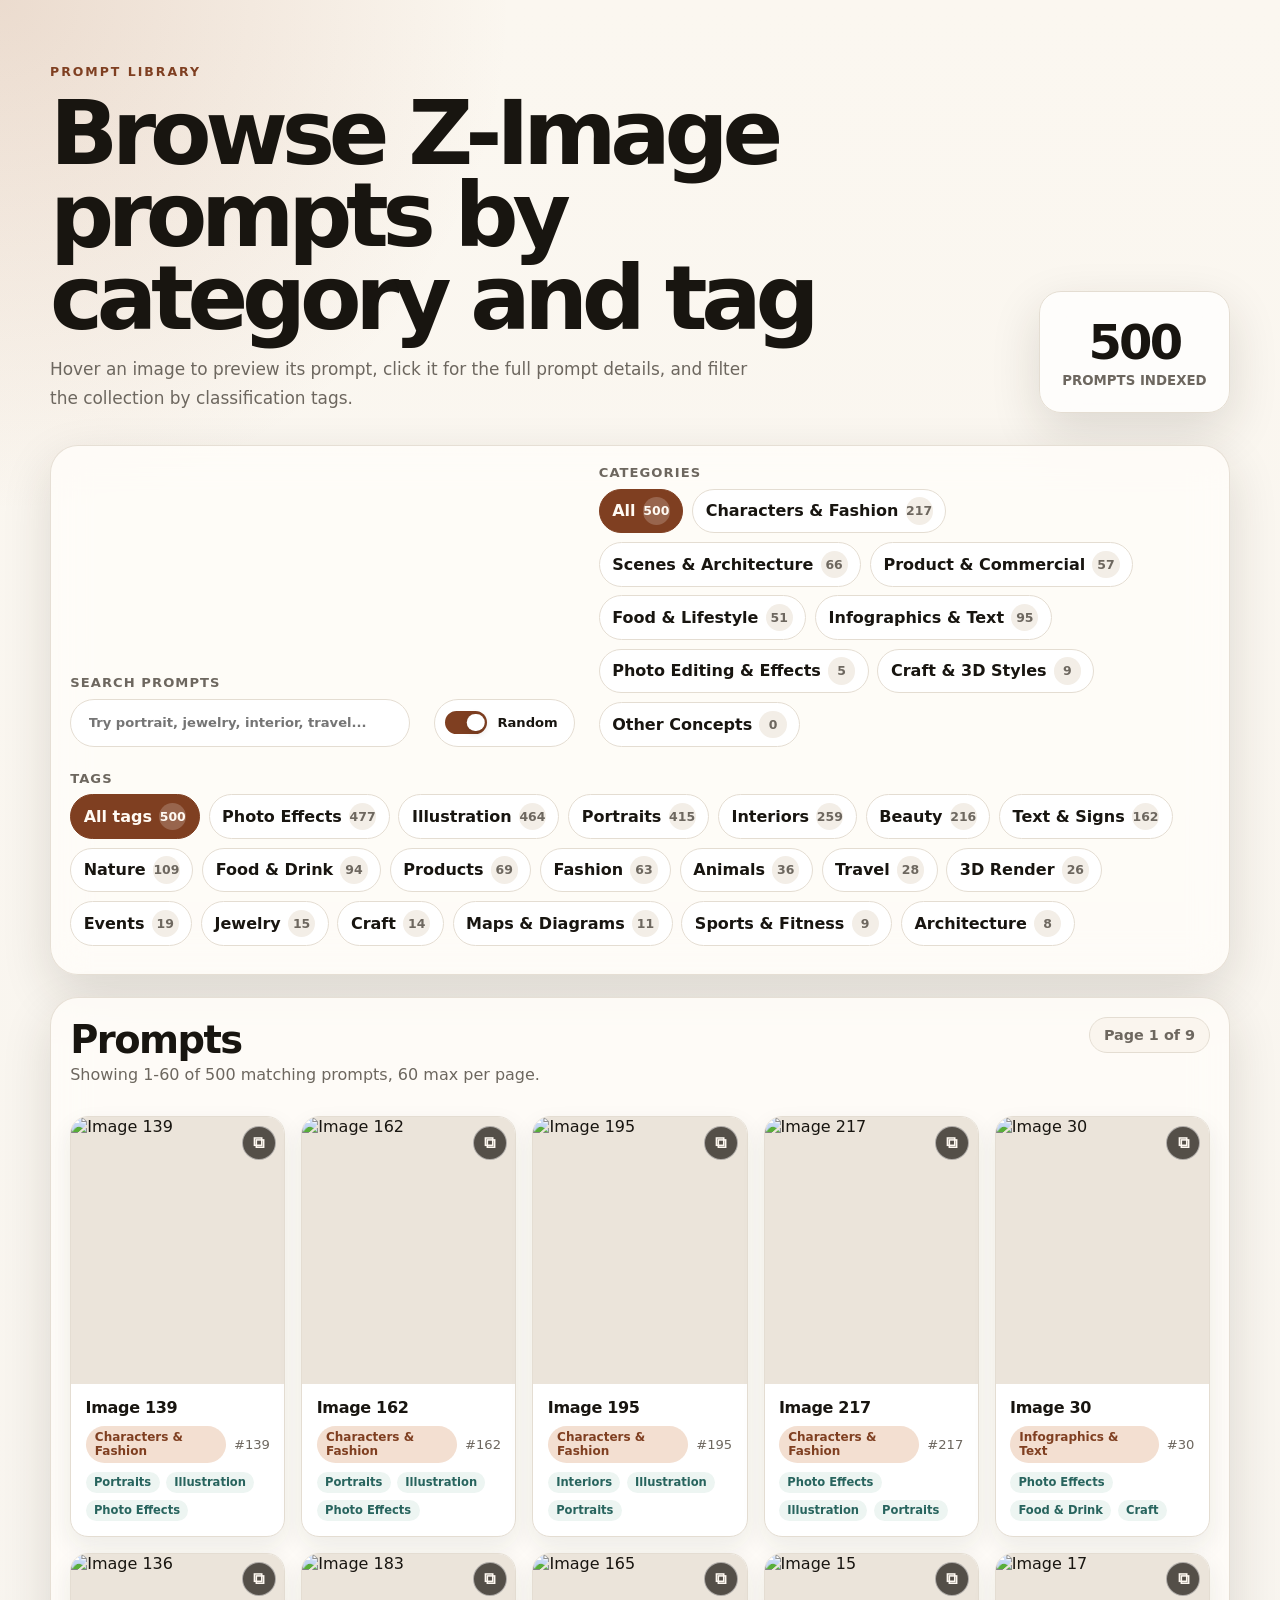
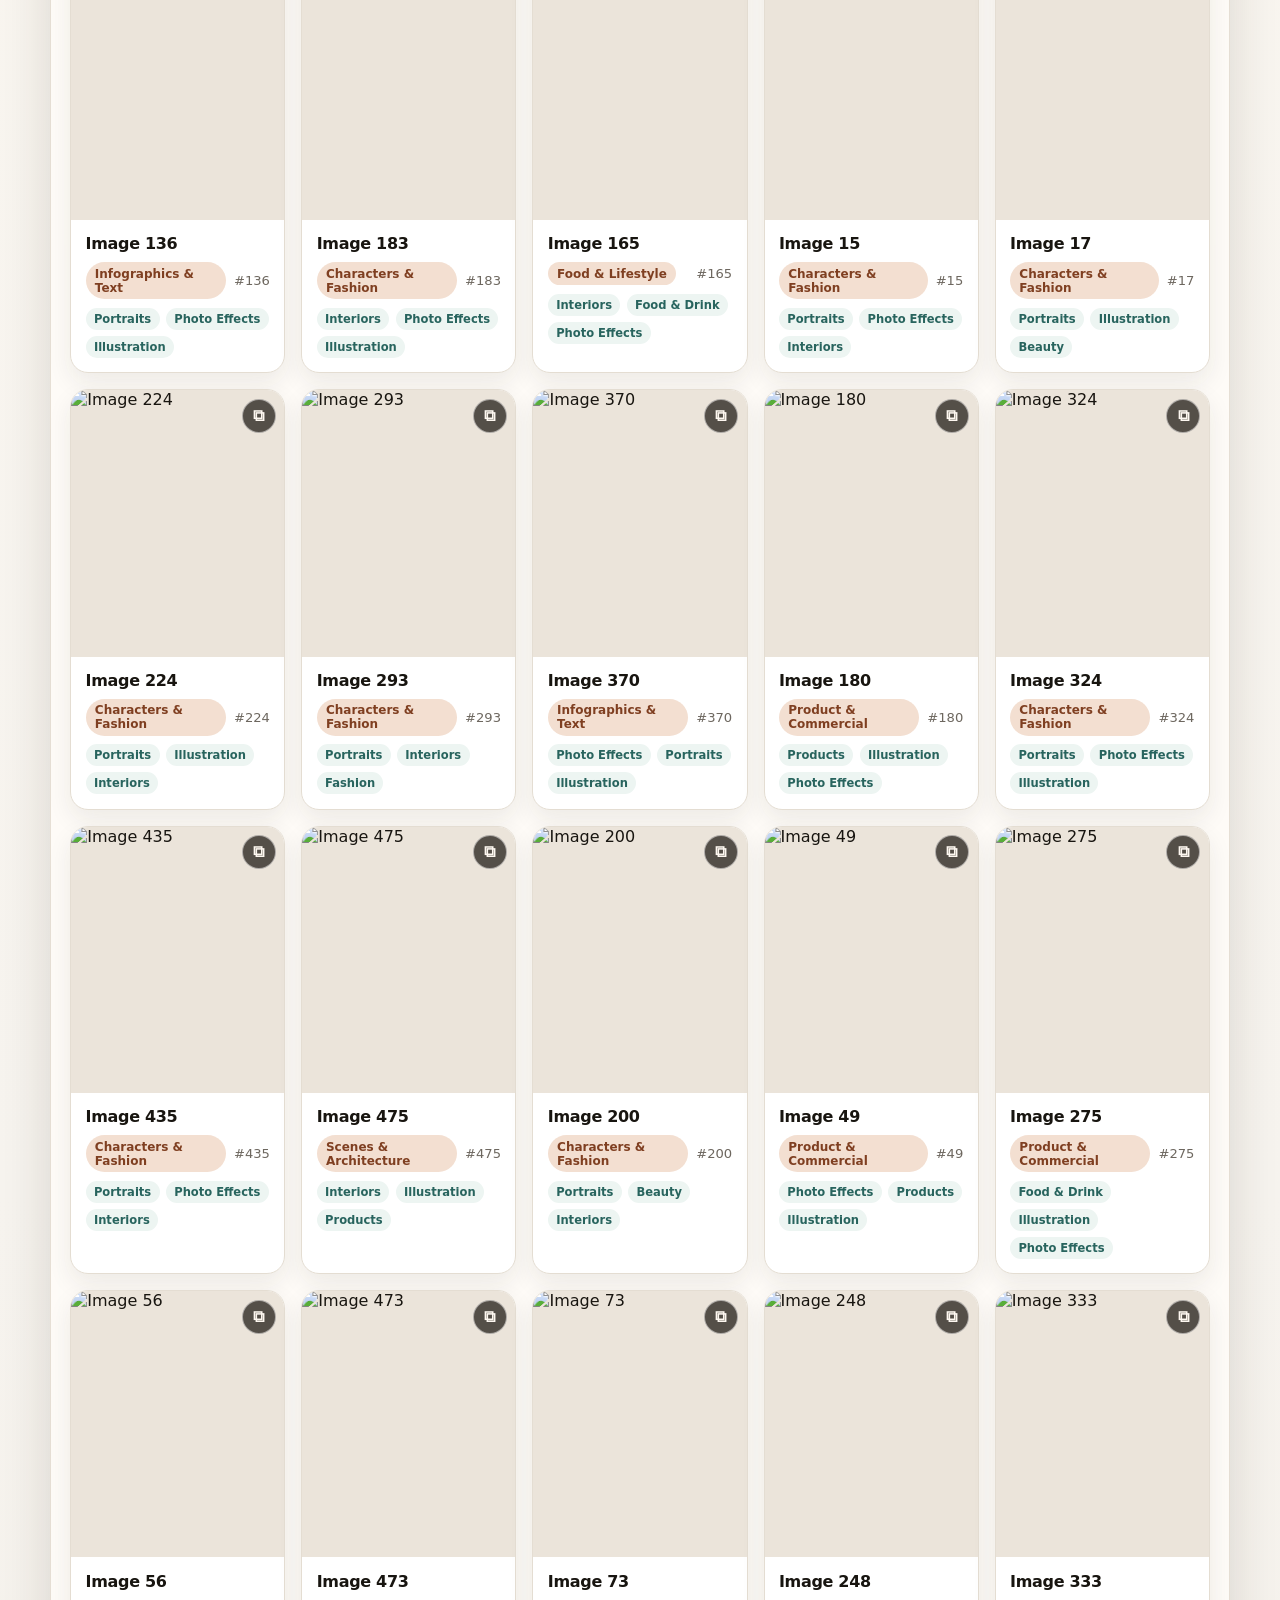
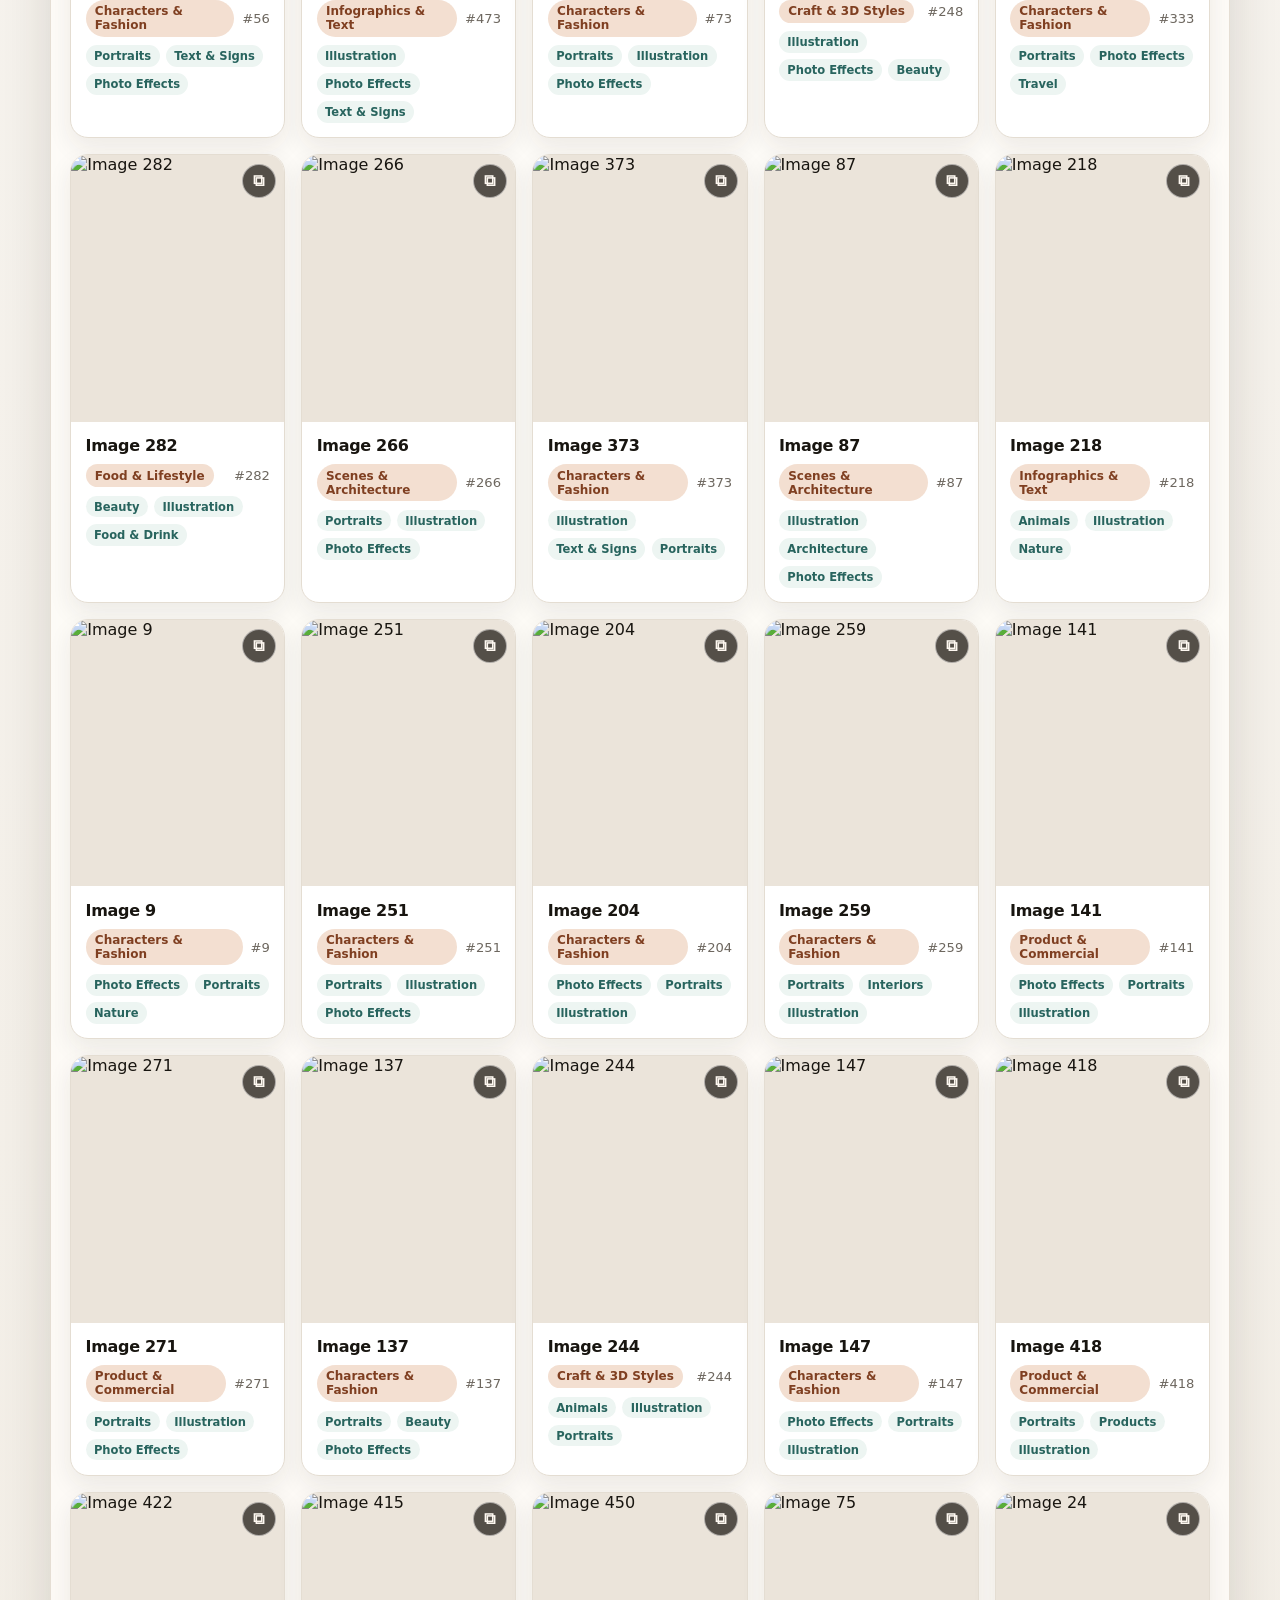
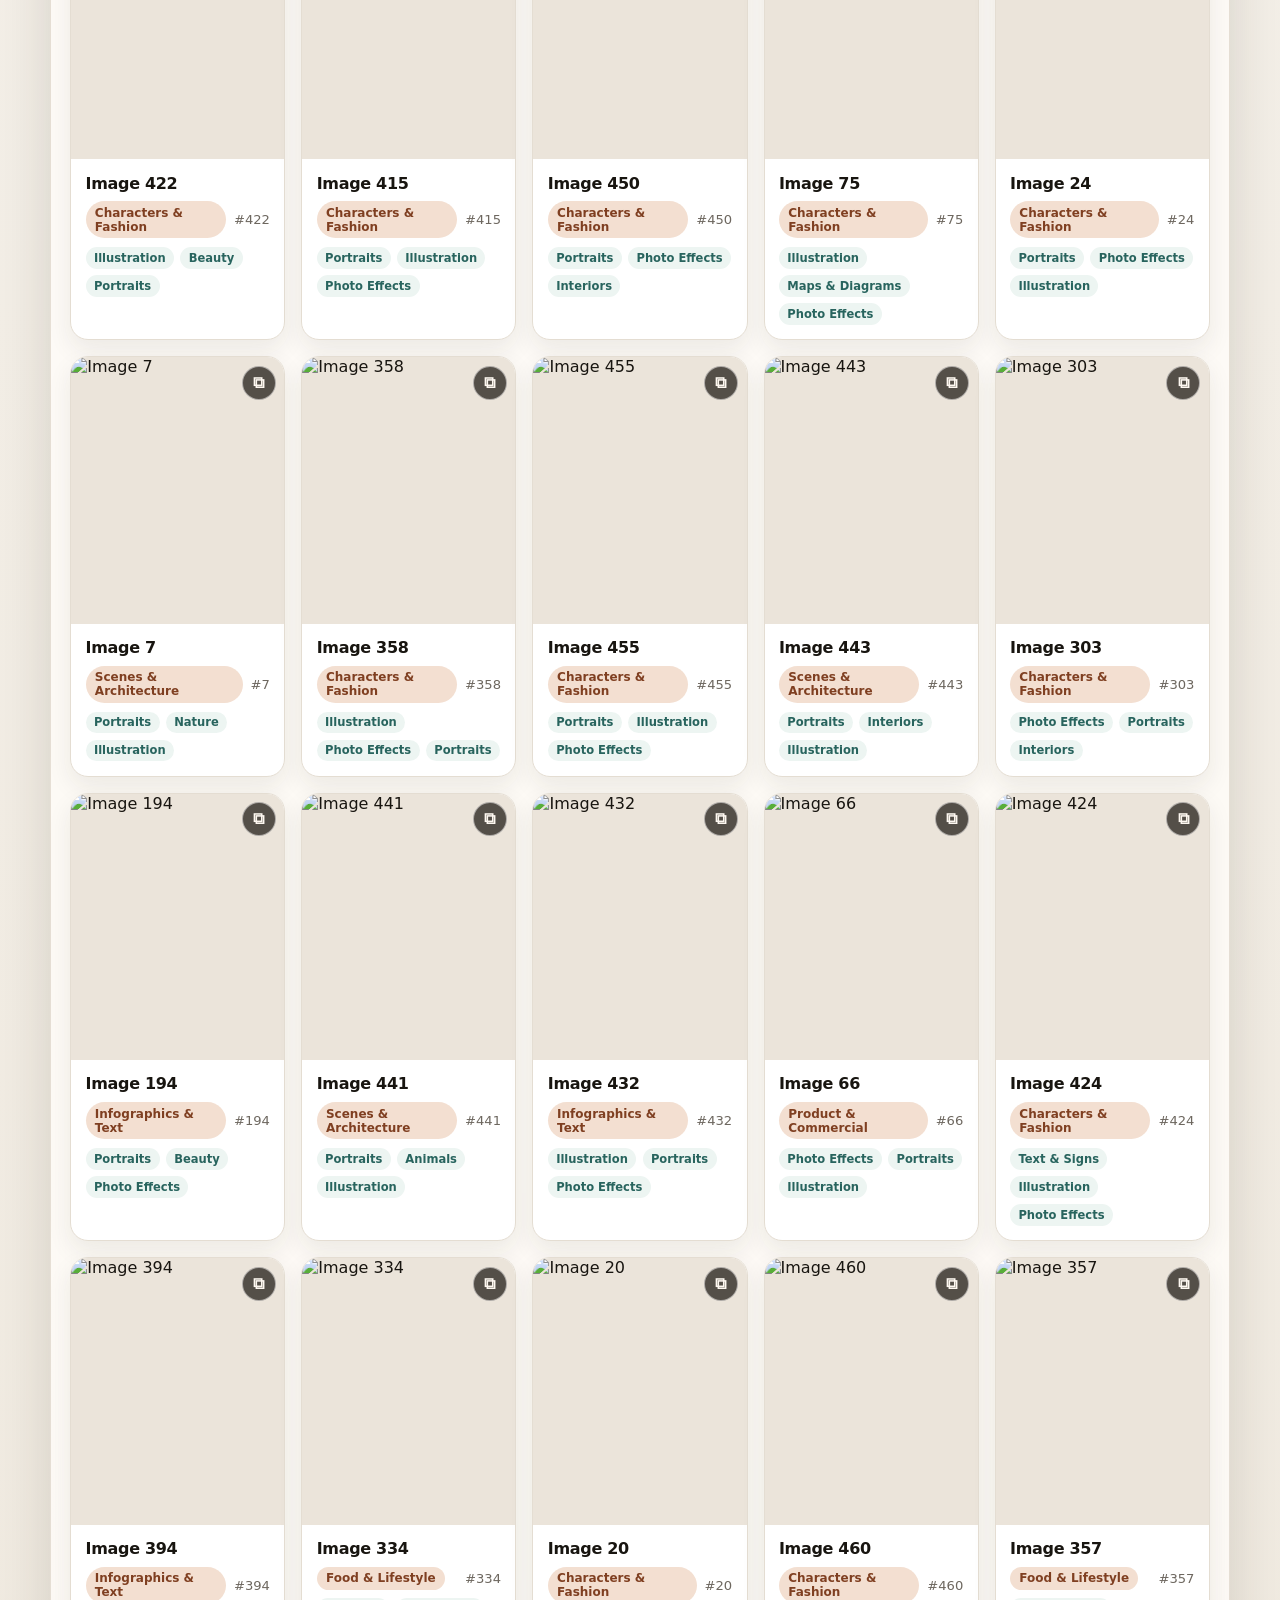
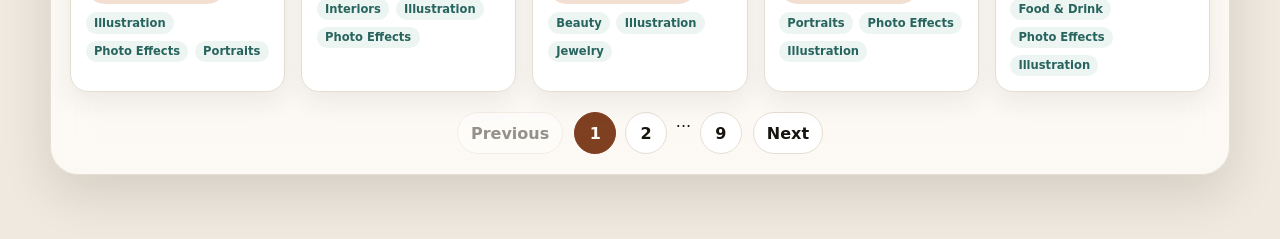
==== z-image-turbo-prompts/index.html @ 45bc71ee "Create combined prompt library repo" ====
<!doctype html>
<html lang="en">
  <head>
    <meta charset="utf-8">
    <meta name="viewport" content="width=device-width, initial-scale=1">
    <title>Z-Image Turbo Prompt Library</title>
    <link rel="stylesheet" href="styles.css">
  </head>
  <body>
    <header class="hero">
      <div>
        <p class="eyebrow">Prompt library</p>
        <h1>Browse Z-Image prompts by category and tag</h1>
        <p class="intro">
          Hover an image to preview its prompt, click it for the full prompt details,
          and filter the collection by classification tags.
        </p>
      </div>
      <div class="hero-card" aria-live="polite">
        <span id="total-count">0</span>
        <small>prompts indexed</small>
      </div>
    </header>

    <main>
      <section class="controls" aria-label="Gallery controls">
        <label class="search-label" for="search-input">
          Search prompts
          <input id="search-input" type="search" placeholder="Try portrait, jewelry, interior, travel...">
        </label>

        <label class="sort-toggle">
          <input id="random-sort-toggle" type="checkbox" checked>
          <span>Random</span>
        </label>

        <div>
          <p class="filter-title">Categories</p>
          <div id="category-filters" class="category-filters" role="list"></div>
        </div>

        <div class="tag-filter-panel">
          <p class="filter-title">Tags</p>
          <div id="tag-filters" class="category-filters tag-filters" role="list"></div>
        </div>
      </section>

      <section class="gallery-section" aria-labelledby="gallery-heading">
        <div class="section-heading">
          <div>
            <h2 id="gallery-heading">Prompts</h2>
            <p id="gallery-summary">Loading gallery...</p>
          </div>
          <div id="page-status" class="page-status"></div>
        </div>

        <div id="gallery-grid" class="gallery-grid" aria-live="polite"></div>
        <div id="empty-state" class="empty-state" hidden>
          <h3>No prompts match these filters</h3>
          <p>Try another category, tag, or search term.</p>
        </div>

        <nav class="pagination" aria-label="Gallery pagination">
          <button id="prev-page" class="page-button" type="button">Previous</button>
          <div id="page-buttons" class="page-buttons"></div>
          <button id="next-page" class="page-button" type="button">Next</button>
        </nav>
      </section>
    </main>

    <div id="detail-modal" class="modal" role="dialog" aria-modal="true" aria-labelledby="modal-title" hidden>
      <div class="modal-backdrop" data-close-modal></div>
      <article class="modal-panel">
        <button class="modal-close" type="button" aria-label="Close prompt details" data-close-modal>&times;</button>
        <div class="modal-image-wrap">
          <img id="modal-image" alt="">
        </div>
        <div class="modal-content">
          <p id="modal-category" class="category-badge"></p>
          <h2 id="modal-title"></h2>
          <dl class="modal-meta">
            <div>
              <dt>Model</dt>
              <dd id="modal-model"></dd>
            </div>
            <div>
              <dt>Runtime</dt>
              <dd id="modal-runtime"></dd>
            </div>
          </dl>
          <section>
            <h3>Tags</h3>
            <div id="modal-tags" class="modal-tags"></div>
          </section>
          <section>
            <div class="prompt-section-heading">
              <h3>Prompts</h3>
              <button id="modal-copy-prompt" class="copy-prompt-action" type="button">Copy</button>
            </div>
            <div id="modal-prompt-tabs" class="prompt-tabs" role="tablist" aria-label="Prompt versions"></div>
            <div id="modal-prompt-panel" class="prompt-panel" role="tabpanel" tabindex="0">
              <p id="modal-prompt" class="prompt-text"></p>
            </div>
          </section>
        </div>
      </article>
    </div>

    <script src="prompts.json"></script>
    <script src="prompt_categories.js"></script>
    <script src="app.js"></script>
  </body>
</html>
---- z-image-turbo-prompts/styles.css ----
:root {
  color-scheme: light;
  --bg: #f6f3ee;
  --surface: #fffdf9;
  --surface-strong: #ffffff;
  --ink: #181510;
  --muted: #6d675f;
  --line: #e4ddd2;
  --accent: #a45f37;
  --accent-strong: #7f3f21;
  --accent-soft: #f3dfd1;
  --shadow: 0 18px 50px rgba(43, 32, 20, 0.14);
  --radius: 22px;
  font-family:
    Inter, ui-sans-serif, system-ui, -apple-system, BlinkMacSystemFont, "Segoe UI",
    sans-serif;
}

* {
  box-sizing: border-box;
}

body {
  margin: 0;
  min-height: 100vh;
  background:
    radial-gradient(circle at top left, rgba(164, 95, 55, 0.18), transparent 32rem),
    linear-gradient(180deg, #fbf7f0 0%, var(--bg) 42%, #efe9df 100%);
  color: var(--ink);
}

button,
input {
  font: inherit;
}

button {
  cursor: pointer;
}

img {
  display: block;
  max-width: 100%;
}

.hero {
  display: grid;
  grid-template-columns: minmax(0, 1fr) auto;
  gap: 2rem;
  align-items: end;
  width: min(1180px, calc(100% - 2rem));
  margin: 0 auto;
  padding: 4rem 0 2rem;
}

.eyebrow {
  margin: 0 0 0.8rem;
  color: var(--accent-strong);
  font-size: 0.78rem;
  font-weight: 800;
  letter-spacing: 0.16em;
  text-transform: uppercase;
}

h1,
h2,
h3,
p {
  margin-top: 0;
}

h1 {
  max-width: 820px;
  margin-bottom: 1rem;
  font-size: clamp(2.6rem, 7vw, 6.4rem);
  line-height: 0.92;
  letter-spacing: -0.07em;
}

.intro {
  max-width: 720px;
  margin-bottom: 0;
  color: var(--muted);
  font-size: 1.06rem;
  line-height: 1.7;
}

.hero-card {
  min-width: 172px;
  padding: 1.4rem;
  border: 1px solid var(--line);
  border-radius: var(--radius);
  background: rgba(255, 255, 255, 0.72);
  box-shadow: var(--shadow);
  text-align: center;
  backdrop-filter: blur(18px);
}

.hero-card span {
  display: block;
  font-size: 3rem;
  font-weight: 900;
  letter-spacing: -0.06em;
}

.hero-card small {
  color: var(--muted);
  font-weight: 700;
  text-transform: uppercase;
}

main {
  width: min(1180px, calc(100% - 2rem));
  margin: 0 auto 4rem;
}

.controls,
.gallery-section {
  border: 1px solid rgba(228, 221, 210, 0.92);
  border-radius: calc(var(--radius) + 6px);
  background: rgba(255, 253, 249, 0.82);
  box-shadow: var(--shadow);
  backdrop-filter: blur(18px);
}

.controls {
  display: grid;
  grid-template-columns: minmax(240px, 340px) auto minmax(0, 1fr);
  gap: 1.5rem;
  align-items: end;
  margin-bottom: 1.4rem;
  padding: 1.2rem;
}

.tag-filter-panel {
  grid-column: 1 / -1;
}

.tag-filters {
  max-height: 10rem;
  overflow: auto;
  padding-right: 0.2rem;
}

.search-label,
.filter-title {
  color: var(--muted);
  font-size: 0.82rem;
  font-weight: 800;
  letter-spacing: 0.08em;
  text-transform: uppercase;
}

.search-label {
  display: grid;
  gap: 0.55rem;
}

#search-input {
  width: 100%;
  min-height: 48px;
  border: 1px solid var(--line);
  border-radius: 999px;
  background: var(--surface-strong);
  color: var(--ink);
  padding: 0 1.1rem;
  outline: none;
}

#search-input:focus-visible {
  border-color: var(--accent);
  box-shadow: 0 0 0 4px rgba(164, 95, 55, 0.14);
}

.filter-title {
  margin-bottom: 0.55rem;
}

.sort-toggle {
  display: inline-flex;
  gap: 0.62rem;
  align-items: center;
  min-height: 48px;
  border: 1px solid var(--line);
  border-radius: 999px;
  background: var(--surface-strong);
  color: var(--ink);
  padding: 0 1rem 0 0.62rem;
  font-size: 0.82rem;
  font-weight: 900;
}

.sort-toggle input {
  position: relative;
  width: 2.65rem;
  height: 1.48rem;
  margin: 0;
  appearance: none;
  border-radius: 999px;
  background: #e7ded2;
  cursor: pointer;
  transition: background 160ms ease;
}

.sort-toggle input::before {
  position: absolute;
  top: 0.18rem;
  left: 0.18rem;
  width: 1.12rem;
  height: 1.12rem;
  border-radius: 999px;
  background: #ffffff;
  box-shadow: 0 2px 7px rgba(43, 32, 20, 0.2);
  content: "";
  transition: transform 160ms ease;
}

.sort-toggle input:checked {
  background: var(--accent-strong);
}

.sort-toggle input:checked::before {
  transform: translateX(1.17rem);
}

.category-filters,
.page-buttons {
  display: flex;
  flex-wrap: wrap;
  gap: 0.55rem;
}

.category-button,
.page-button {
  border: 1px solid var(--line);
  border-radius: 999px;
  background: var(--surface-strong);
  color: var(--ink);
  font-weight: 800;
  transition:
    transform 160ms ease,
    border-color 160ms ease,
    background 160ms ease,
    color 160ms ease;
}

.category-button {
  display: inline-flex;
  gap: 0.45rem;
  align-items: center;
  min-height: 38px;
  padding: 0.48rem 0.78rem;
}

.category-button span {
  display: inline-grid;
  min-width: 1.7rem;
  min-height: 1.7rem;
  place-items: center;
  border-radius: 999px;
  background: #f3eee7;
  color: var(--muted);
  font-size: 0.78rem;
}

.category-button:hover,
.page-button:hover {
  transform: translateY(-1px);
  border-color: rgba(164, 95, 55, 0.45);
}

.category-button.is-active,
.page-button.is-active {
  border-color: var(--accent-strong);
  background: var(--accent-strong);
  color: #fffaf3;
}

.category-button.is-active span {
  background: rgba(255, 255, 255, 0.2);
  color: #fffaf3;
}

.gallery-section {
  padding: 1.2rem;
}

.section-heading {
  display: flex;
  justify-content: space-between;
  gap: 1rem;
  align-items: start;
  margin-bottom: 1rem;
}

.section-heading h2 {
  margin-bottom: 0.2rem;
  font-size: clamp(1.6rem, 3vw, 2.4rem);
  letter-spacing: -0.04em;
}

#gallery-summary,
.page-status {
  color: var(--muted);
}

.page-status {
  flex: none;
  border: 1px solid var(--line);
  border-radius: 999px;
  background: #faf5ee;
  padding: 0.56rem 0.86rem;
  font-size: 0.9rem;
  font-weight: 800;
}

.gallery-grid {
  display: grid;
  grid-template-columns: repeat(auto-fill, minmax(190px, 1fr));
  gap: 1rem;
}

.image-card {
  position: relative;
  overflow: hidden;
  border: 1px solid var(--line);
  border-radius: 18px;
  background: var(--surface-strong);
  box-shadow: 0 10px 24px rgba(43, 32, 20, 0.08);
  transition:
    transform 180ms ease,
    box-shadow 180ms ease;
}

.copy-prompt-button {
  position: absolute;
  z-index: 4;
  top: 0.55rem;
  right: 0.55rem;
  display: grid;
  width: 34px;
  height: 34px;
  place-items: center;
  border: 1px solid rgba(255, 255, 255, 0.52);
  border-radius: 999px;
  background: rgba(20, 15, 10, 0.76);
  color: #fffaf3;
  font-size: 1rem;
  font-weight: 900;
  line-height: 1;
  opacity: 0.92;
  transition:
    opacity 160ms ease,
    transform 160ms ease,
    background 160ms ease;
}

.image-card:hover .copy-prompt-button,
.image-card:focus-within .copy-prompt-button,
.copy-prompt-button:focus-visible {
  opacity: 1;
}

.copy-prompt-button:hover {
  transform: translateY(-1px);
  background: var(--accent-strong);
}

.image-card:hover,
.image-card:focus-within {
  transform: translateY(-3px);
  box-shadow: 0 18px 36px rgba(43, 32, 20, 0.16);
}

.card-button {
  display: grid;
  width: 100%;
  padding: 0;
  border: 0;
  background: transparent;
  color: inherit;
  text-align: left;
}

.thumb-wrap {
  position: relative;
  aspect-ratio: 4 / 5;
  overflow: hidden;
  background: #ebe4da;
}

.thumb-wrap img {
  width: 100%;
  height: 100%;
  object-fit: cover;
  transition: transform 220ms ease;
}

.image-card:hover img,
.image-card:focus-within img {
  transform: scale(1.04);
}

.prompt-overlay {
  position: absolute;
  inset: 0;
  display: flex;
  flex-direction: column;
  justify-content: end;
  gap: 0.45rem;
  padding: 1rem;
  background: linear-gradient(180deg, transparent 0%, rgba(0, 0, 0, 0.78) 100%);
  color: #fffaf3;
  opacity: 0;
  transition: opacity 180ms ease;
}

.image-card:hover .prompt-overlay,
.image-card:focus-within .prompt-overlay {
  opacity: 1;
}

.prompt-overlay strong {
  font-size: 0.78rem;
  letter-spacing: 0.12em;
  text-transform: uppercase;
}

.prompt-overlay p {
  display: -webkit-box;
  margin: 0;
  overflow: hidden;
  font-size: 0.9rem;
  line-height: 1.45;
  -webkit-box-orient: vertical;
  -webkit-line-clamp: 7;
}

.card-body {
  display: grid;
  gap: 0.55rem;
  padding: 0.9rem;
}

.card-body h3 {
  margin: 0;
  overflow: hidden;
  font-size: 1rem;
  letter-spacing: -0.02em;
  text-overflow: ellipsis;
  white-space: nowrap;
}

.card-meta {
  display: flex;
  gap: 0.5rem;
  align-items: center;
  justify-content: space-between;
  color: var(--muted);
  font-size: 0.82rem;
}

.card-tags,
.modal-tags {
  display: flex;
  flex-wrap: wrap;
  gap: 0.4rem;
}

.tag-badge {
  display: inline-flex;
  width: fit-content;
  align-items: center;
  border-radius: 999px;
  background: #edf5f2;
  color: #28645e;
  padding: 0.24rem 0.52rem;
  font-size: 0.72rem;
  font-weight: 850;
}

.category-badge {
  display: inline-flex;
  width: fit-content;
  align-items: center;
  border-radius: 999px;
  background: var(--accent-soft);
  color: var(--accent-strong);
  padding: 0.28rem 0.58rem;
  font-size: 0.75rem;
  font-weight: 900;
}

.empty-state {
  margin: 2rem 0;
  border: 1px dashed var(--line);
  border-radius: 20px;
  padding: 3rem 1rem;
  text-align: center;
}

.pagination {
  display: flex;
  justify-content: center;
  gap: 0.7rem;
  align-items: center;
  margin-top: 1.3rem;
}

.page-button {
  min-width: 42px;
  min-height: 42px;
  padding: 0 0.8rem;
}

.page-button[disabled] {
  cursor: not-allowed;
  opacity: 0.46;
  transform: none;
}

.modal[hidden] {
  display: none;
}

.modal {
  position: fixed;
  z-index: 20;
  inset: 0;
  display: grid;
  place-items: center;
  padding: 1rem;
}

.modal-backdrop {
  position: absolute;
  inset: 0;
  background: rgba(20, 15, 10, 0.72);
  backdrop-filter: blur(8px);
}

.modal-panel {
  position: relative;
  display: grid;
  grid-template-columns: minmax(260px, 0.92fr) minmax(300px, 1fr);
  width: min(1120px, 100%);
  height: min(780px, calc(100vh - 2rem));
  max-height: min(780px, calc(100vh - 2rem));
  overflow: hidden;
  border-radius: 28px;
  background: var(--surface-strong);
  box-shadow: 0 28px 80px rgba(0, 0, 0, 0.38);
}

.modal-close {
  position: absolute;
  z-index: 2;
  top: 0.9rem;
  right: 0.9rem;
  display: grid;
  width: 42px;
  height: 42px;
  place-items: center;
  border: 1px solid rgba(255, 255, 255, 0.38);
  border-radius: 999px;
  background: rgba(20, 15, 10, 0.72);
  color: #fff;
  font-size: 1.55rem;
  line-height: 1;
}

.modal-image-wrap {
  display: grid;
  min-height: 0;
  place-items: center;
  background: #efe8de;
}

.modal-image-wrap img {
  width: 100%;
  height: 100%;
  object-fit: contain;
  object-position: center;
}

.modal-content {
  display: grid;
  min-height: 0;
  gap: 1rem;
  grid-template-rows: auto auto auto auto minmax(0, 1fr);
  overflow: hidden;
  padding: 2rem;
}

.modal-content h2 {
  margin-bottom: 0;
  font-size: clamp(1.7rem, 4vw, 3rem);
  line-height: 1;
  letter-spacing: -0.05em;
}

.modal-content h3 {
  margin-bottom: 0.45rem;
  font-size: 0.82rem;
  letter-spacing: 0.1em;
  text-transform: uppercase;
}

.modal-content > section:last-child {
  display: grid;
  min-height: 0;
  gap: 0.75rem;
  grid-template-rows: auto auto minmax(0, 1fr);
}

.modal-meta {
  display: grid;
  grid-template-columns: repeat(2, minmax(0, 1fr));
  gap: 0.8rem;
  margin: 0;
}

.modal-meta div {
  min-width: 0;
  border: 1px solid var(--line);
  border-radius: 16px;
  padding: 0.8rem;
}

.modal-meta dt {
  margin-bottom: 0.18rem;
  color: var(--muted);
  font-size: 0.74rem;
  font-weight: 900;
  letter-spacing: 0.08em;
  text-transform: uppercase;
}

.modal-meta dd {
  margin: 0;
  overflow-wrap: anywhere;
}

.modal-meta a {
  color: var(--accent-strong);
  font-weight: 800;
}

.prompt-text {
  margin: 0;
  color: #38312a;
  line-height: 1.7;
  white-space: pre-wrap;
}

.prompt-section-heading {
  display: flex;
  gap: 0.8rem;
  align-items: center;
  justify-content: space-between;
}

.prompt-section-heading h3 {
  margin-bottom: 0;
}

.copy-prompt-action {
  min-height: 34px;
  border: 1px solid var(--line);
  border-radius: 999px;
  background: var(--surface-strong);
  color: var(--accent-strong);
  padding: 0 0.85rem;
  font-size: 0.78rem;
  font-weight: 900;
}

.prompt-tabs {
  display: flex;
  flex-wrap: wrap;
  gap: 0.45rem;
}

.prompt-tab {
  min-height: 34px;
  border: 1px solid var(--line);
  border-radius: 999px;
  background: #faf5ee;
  color: var(--muted);
  padding: 0 0.78rem;
  font-size: 0.78rem;
  font-weight: 900;
}

.prompt-tab.is-active {
  border-color: var(--accent-strong);
  background: var(--accent-strong);
  color: #fffaf3;
}

.prompt-panel {
  min-height: 13rem;
  max-height: 100%;
  overflow: auto;
  border: 1px solid var(--line);
  border-radius: 18px;
  background: #fffaf3;
  padding: 1rem;
}

@media (max-width: 820px) {
  .hero,
  .controls,
  .section-heading,
  .modal-panel {
    grid-template-columns: 1fr;
  }

  .hero {
    padding-top: 2.5rem;
  }

  .hero-card {
    justify-self: start;
  }

  .section-heading {
    display: grid;
  }

  .page-status {
    width: fit-content;
  }

  .modal-panel {
    height: auto;
    max-height: calc(100vh - 1rem);
  }

  .modal-image-wrap {
    min-height: 280px;
    max-height: 42vh;
  }

  .modal-content {
    overflow: auto;
    padding: 1.2rem;
  }

  .prompt-panel {
    max-height: 36vh;
  }
}

@media (max-width: 560px) {
  main,
  .hero {
    width: min(100% - 1rem, 1180px);
  }

  .gallery-grid {
    grid-template-columns: repeat(2, minmax(0, 1fr));
    gap: 0.6rem;
  }

  .card-body {
    padding: 0.72rem;
  }

  .card-meta {
    display: grid;
  }

  .pagination {
    align-items: stretch;
    flex-direction: column;
  }

  .page-buttons {
    justify-content: center;
  }
}
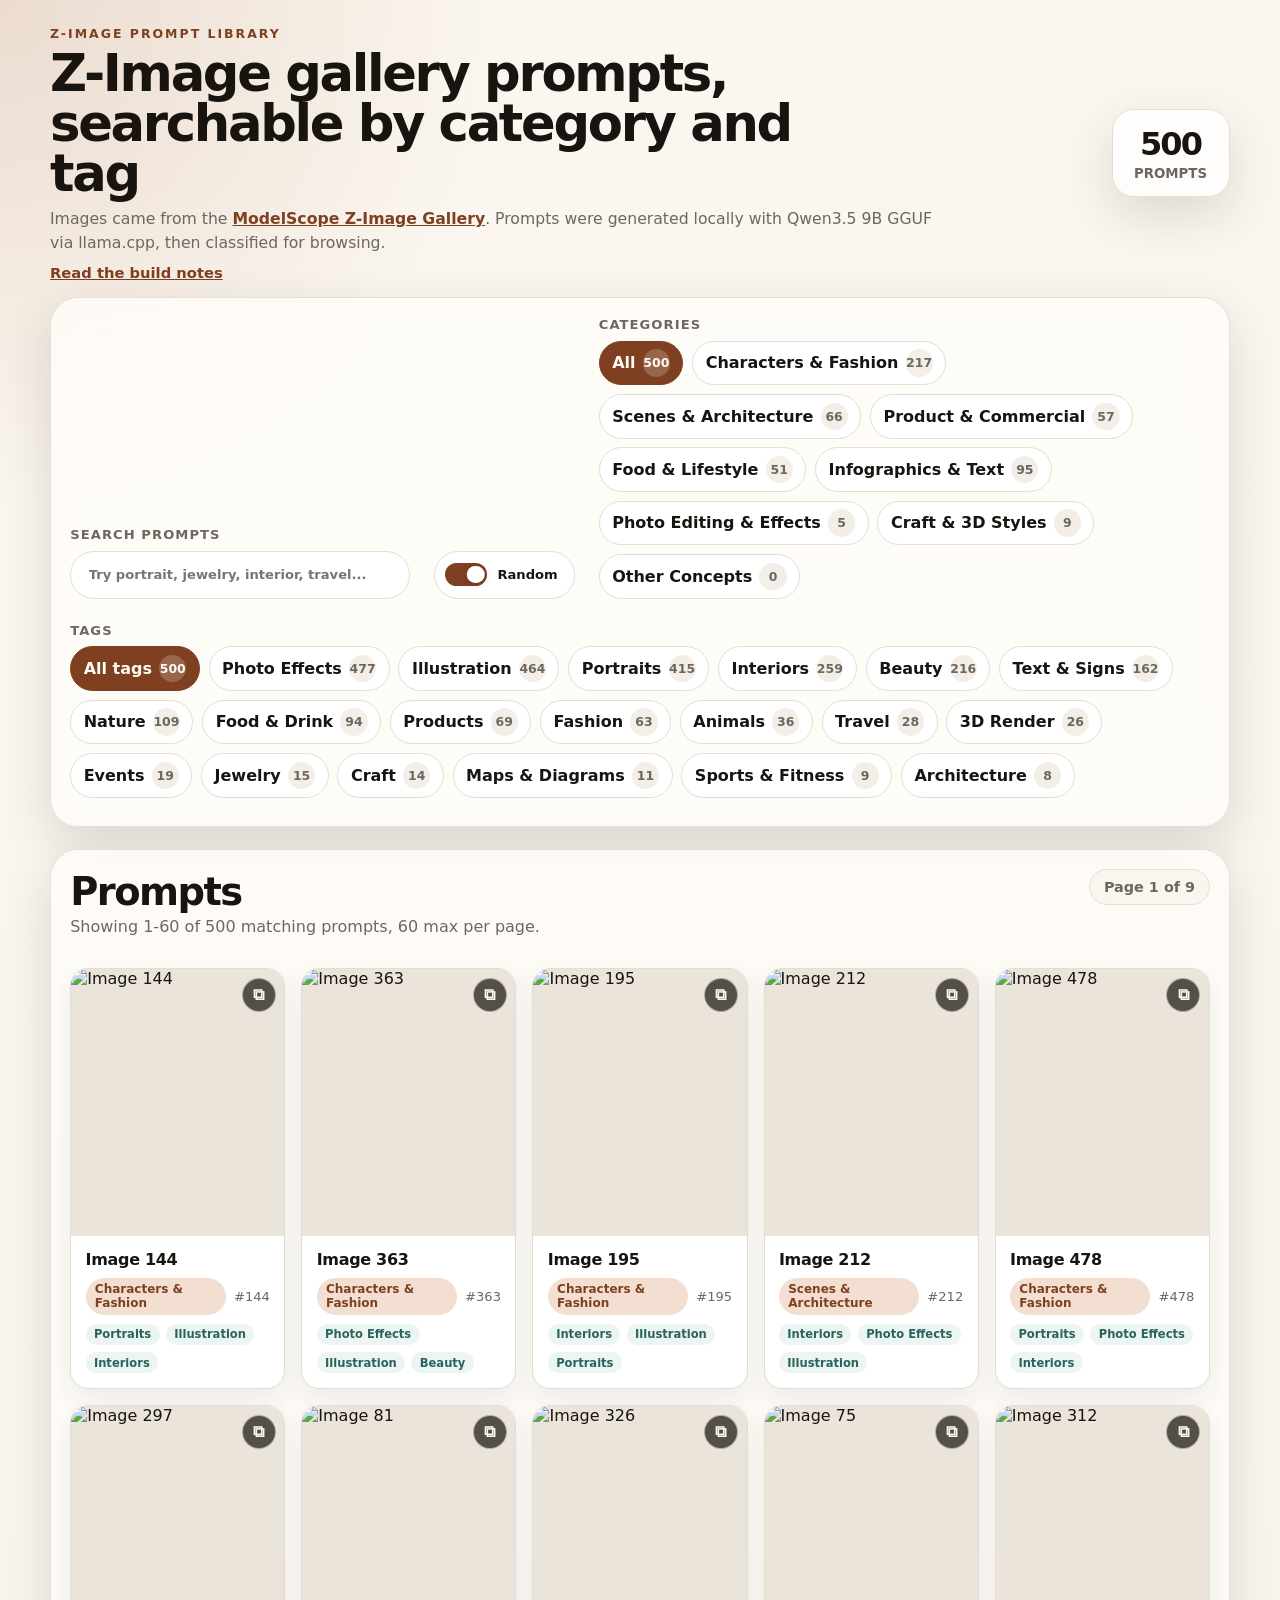
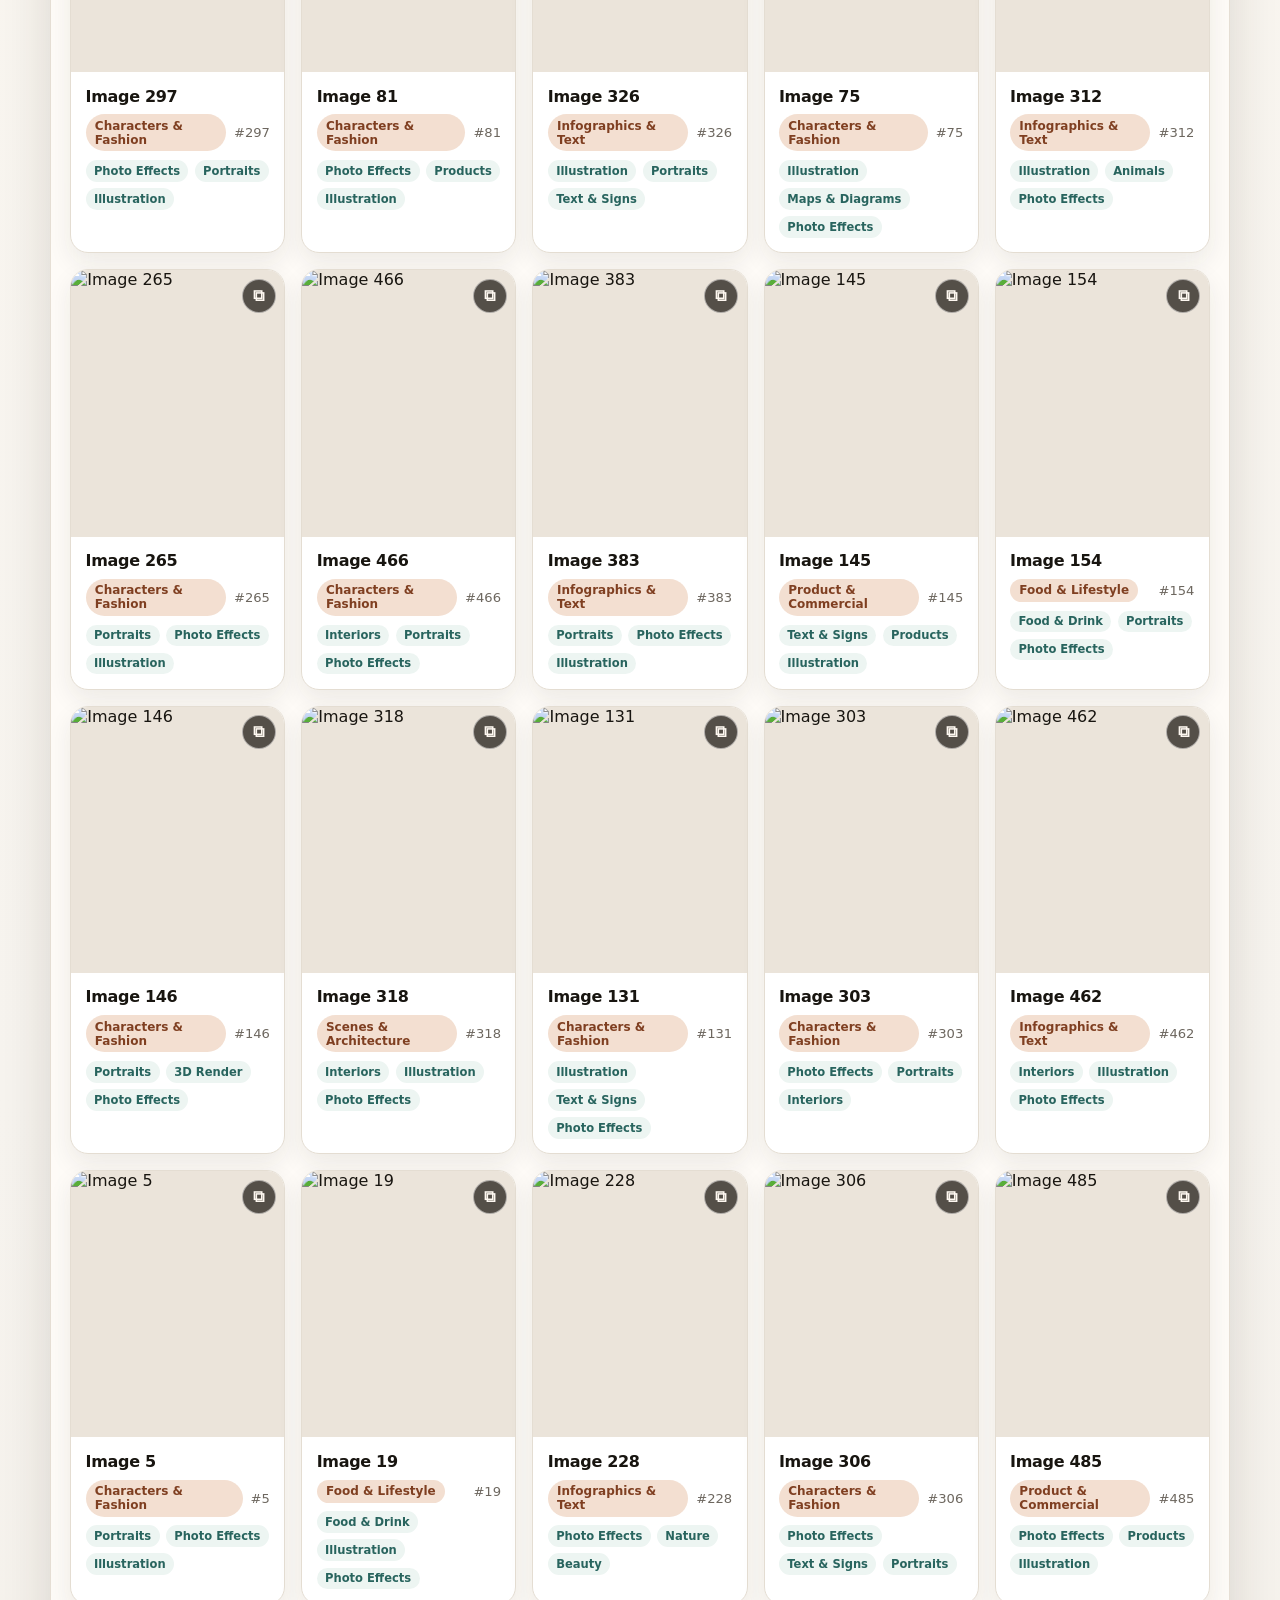
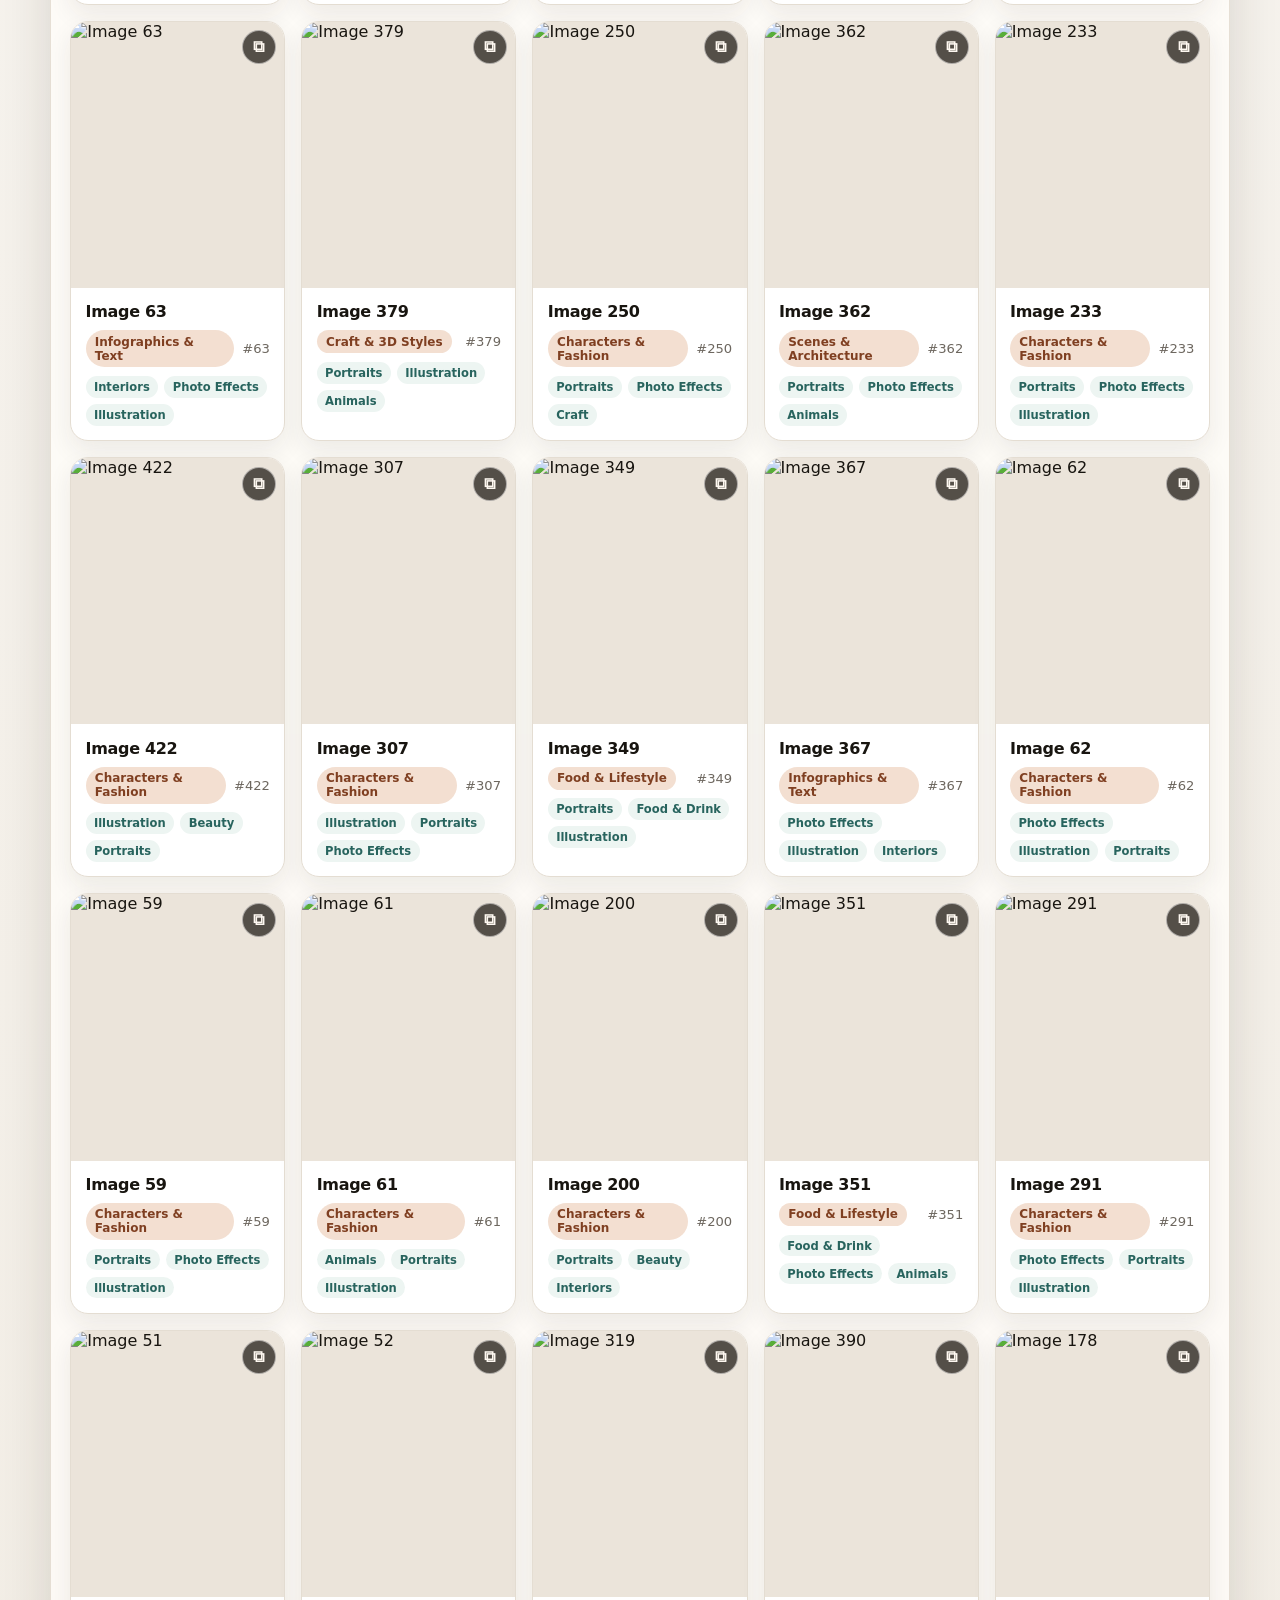
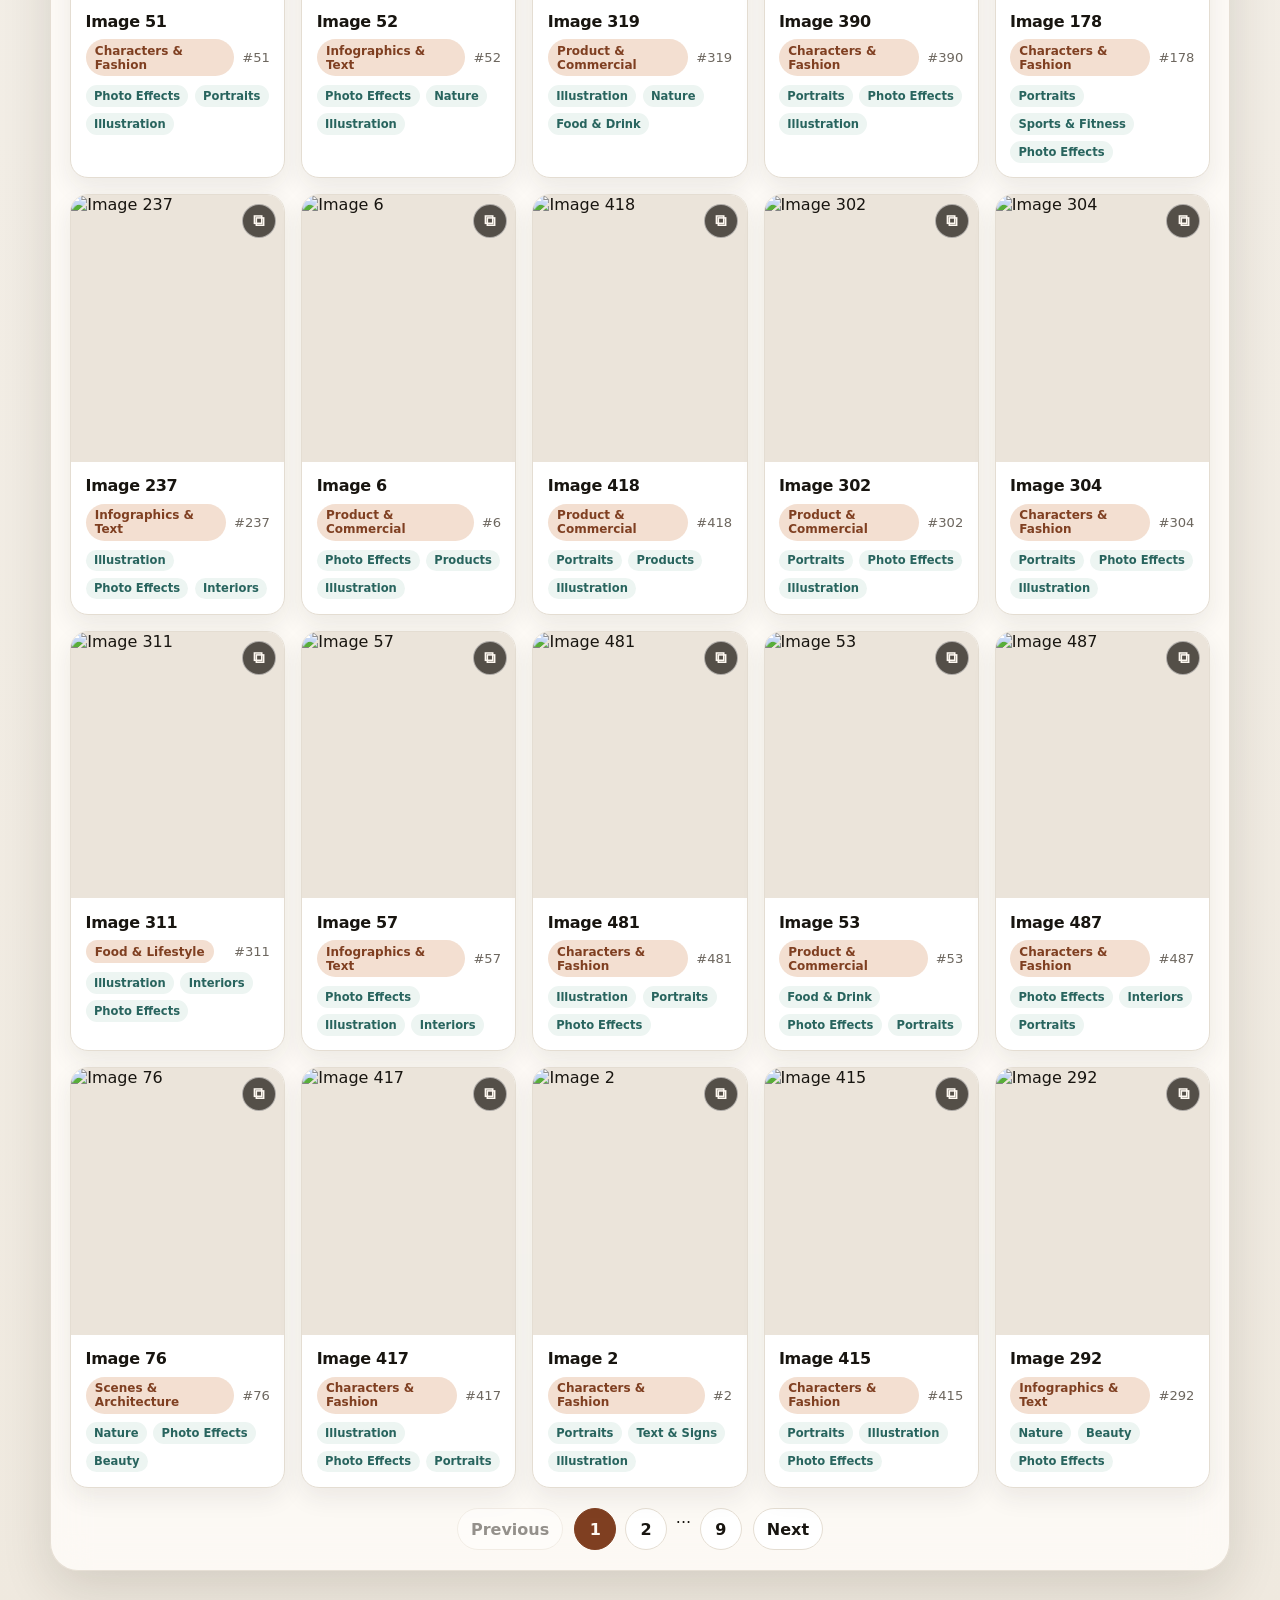
==== commit 6ec530fa: "Add build notes and compact library headers" ====
--- a/z-image-turbo-prompts/index.html
+++ b/z-image-turbo-prompts/index.html
@@ -9,16 +9,20 @@
   <body>
     <header class="hero">
       <div>
-        <p class="eyebrow">Prompt library</p>
-        <h1>Browse Z-Image prompts by category and tag</h1>
+        <p class="eyebrow">Z-Image prompt library</p>
+        <h1>Z-Image gallery prompts, searchable by category and tag</h1>
         <p class="intro">
-          Hover an image to preview its prompt, click it for the full prompt details,
-          and filter the collection by classification tags.
+          Images came from the
+          <a href="https://modelscope.cn/studios/Tongyi-MAI/Z-Image-Gallery" target="_blank" rel="noreferrer">ModelScope Z-Image Gallery</a>.
+          Prompts were generated locally with Qwen3.5 9B GGUF via llama.cpp, then classified for browsing.
+        </p>
+        <p class="header-links">
+          <a href="../process.html">Read the build notes</a>
         </p>
       </div>
       <div class="hero-card" aria-live="polite">
         <span id="total-count">0</span>
-        <small>prompts indexed</small>
+        <small>prompts</small>
       </div>
     </header>
 
--- a/z-image-turbo-prompts/styles.css
+++ b/z-image-turbo-prompts/styles.css
@@ -46,15 +46,15 @@
 .hero {
   display: grid;
   grid-template-columns: minmax(0, 1fr) auto;
-  gap: 2rem;
-  align-items: end;
+  gap: 1rem;
+  align-items: center;
   width: min(1180px, calc(100% - 2rem));
   margin: 0 auto;
-  padding: 4rem 0 2rem;
+  padding: 1.6rem 0 1rem;
 }
 
 .eyebrow {
-  margin: 0 0 0.8rem;
+  margin: 0 0 0.45rem;
   color: var(--accent-strong);
   font-size: 0.78rem;
   font-weight: 800;
@@ -71,23 +71,34 @@
 
 h1 {
   max-width: 820px;
-  margin-bottom: 1rem;
-  font-size: clamp(2.6rem, 7vw, 6.4rem);
-  line-height: 0.92;
-  letter-spacing: -0.07em;
+  margin-bottom: 0.55rem;
+  font-size: clamp(1.8rem, 4vw, 3.2rem);
+  line-height: 0.98;
+  letter-spacing: -0.045em;
 }
 
 .intro {
-  max-width: 720px;
+  max-width: 900px;
   margin-bottom: 0;
   color: var(--muted);
-  font-size: 1.06rem;
-  line-height: 1.7;
+  font-size: 0.98rem;
+  line-height: 1.55;
+}
+
+.intro a,
+.header-links a {
+  color: var(--accent-strong);
+  font-weight: 850;
+}
+
+.header-links {
+  margin: 0.5rem 0 0;
+  font-size: 0.92rem;
 }
 
 .hero-card {
-  min-width: 172px;
-  padding: 1.4rem;
+  min-width: 118px;
+  padding: 0.9rem 1rem;
   border: 1px solid var(--line);
   border-radius: var(--radius);
   background: rgba(255, 255, 255, 0.72);
@@ -98,7 +109,7 @@
 
 .hero-card span {
   display: block;
-  font-size: 3rem;
+  font-size: 2rem;
   font-weight: 900;
   letter-spacing: -0.06em;
 }
@@ -111,7 +122,7 @@
 
 main {
   width: min(1180px, calc(100% - 2rem));
-  margin: 0 auto 4rem;
+  margin: 0 auto 3rem;
 }
 
 .controls,
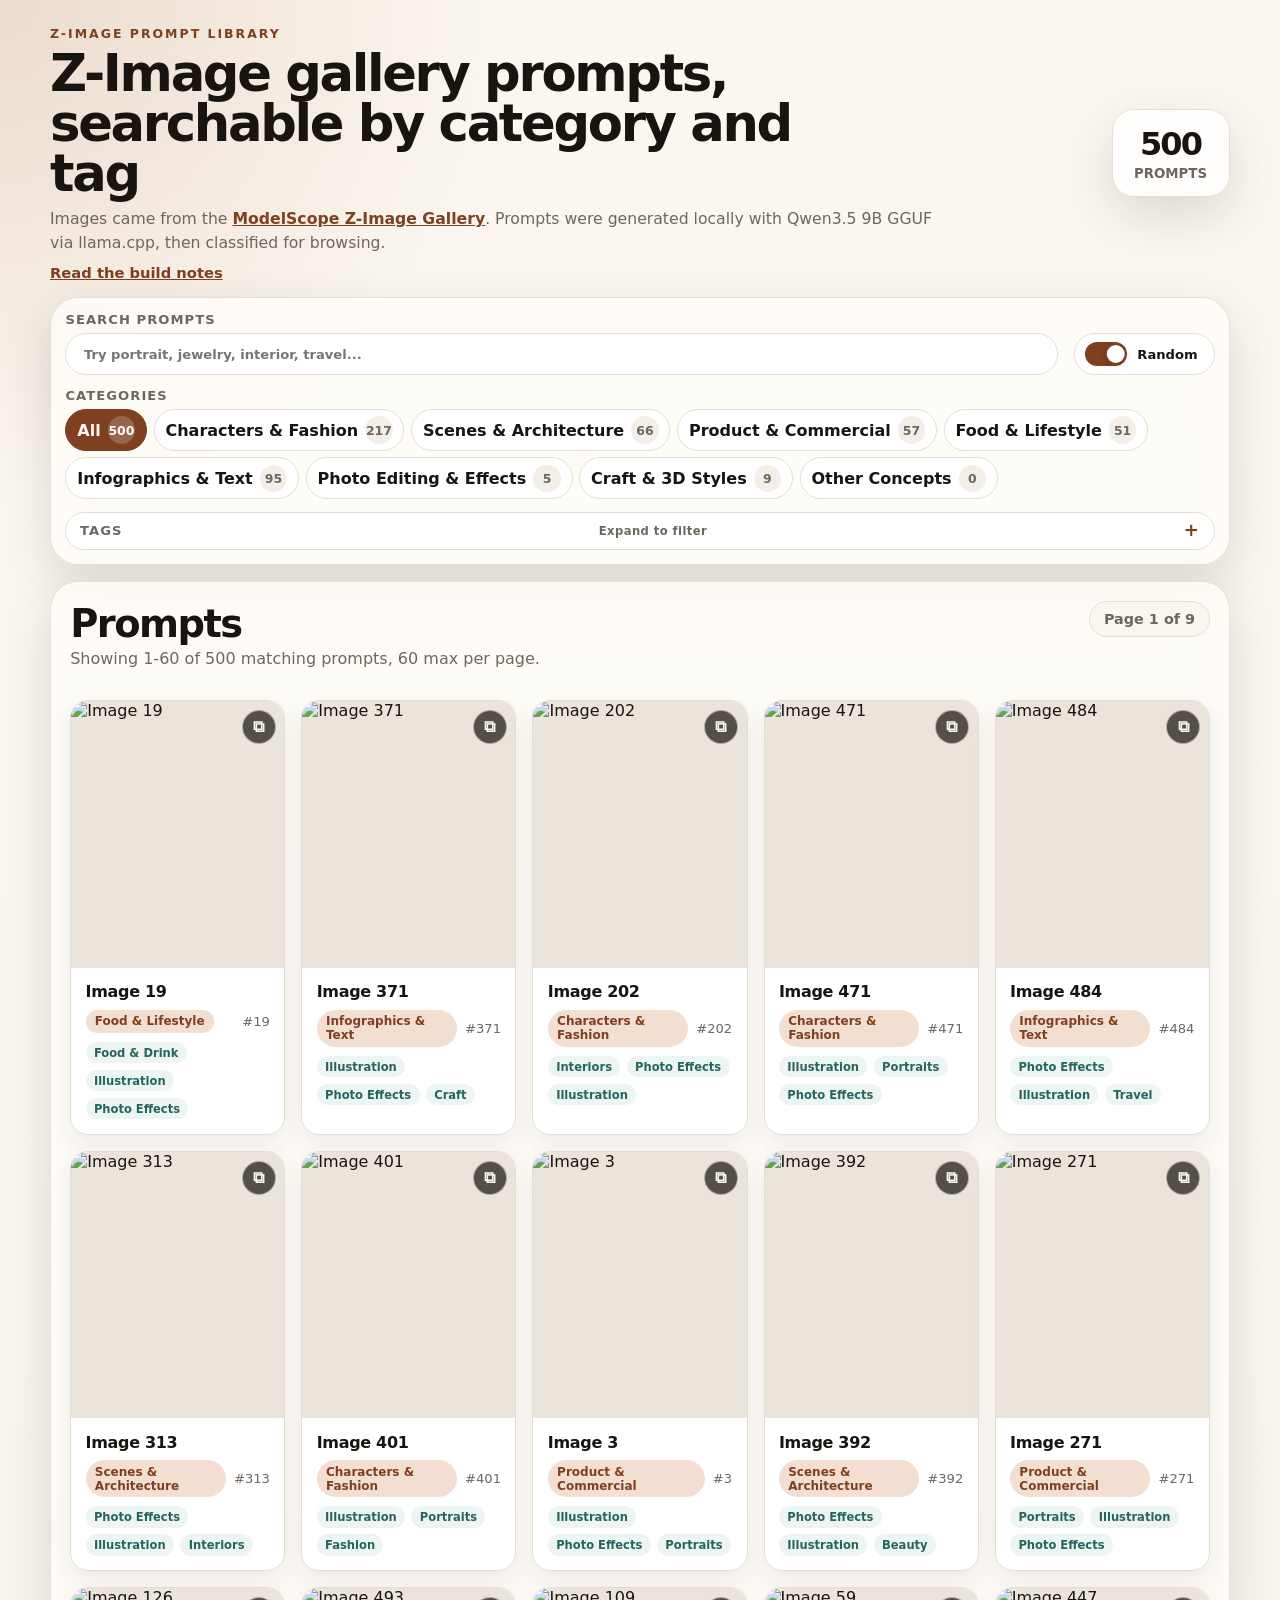
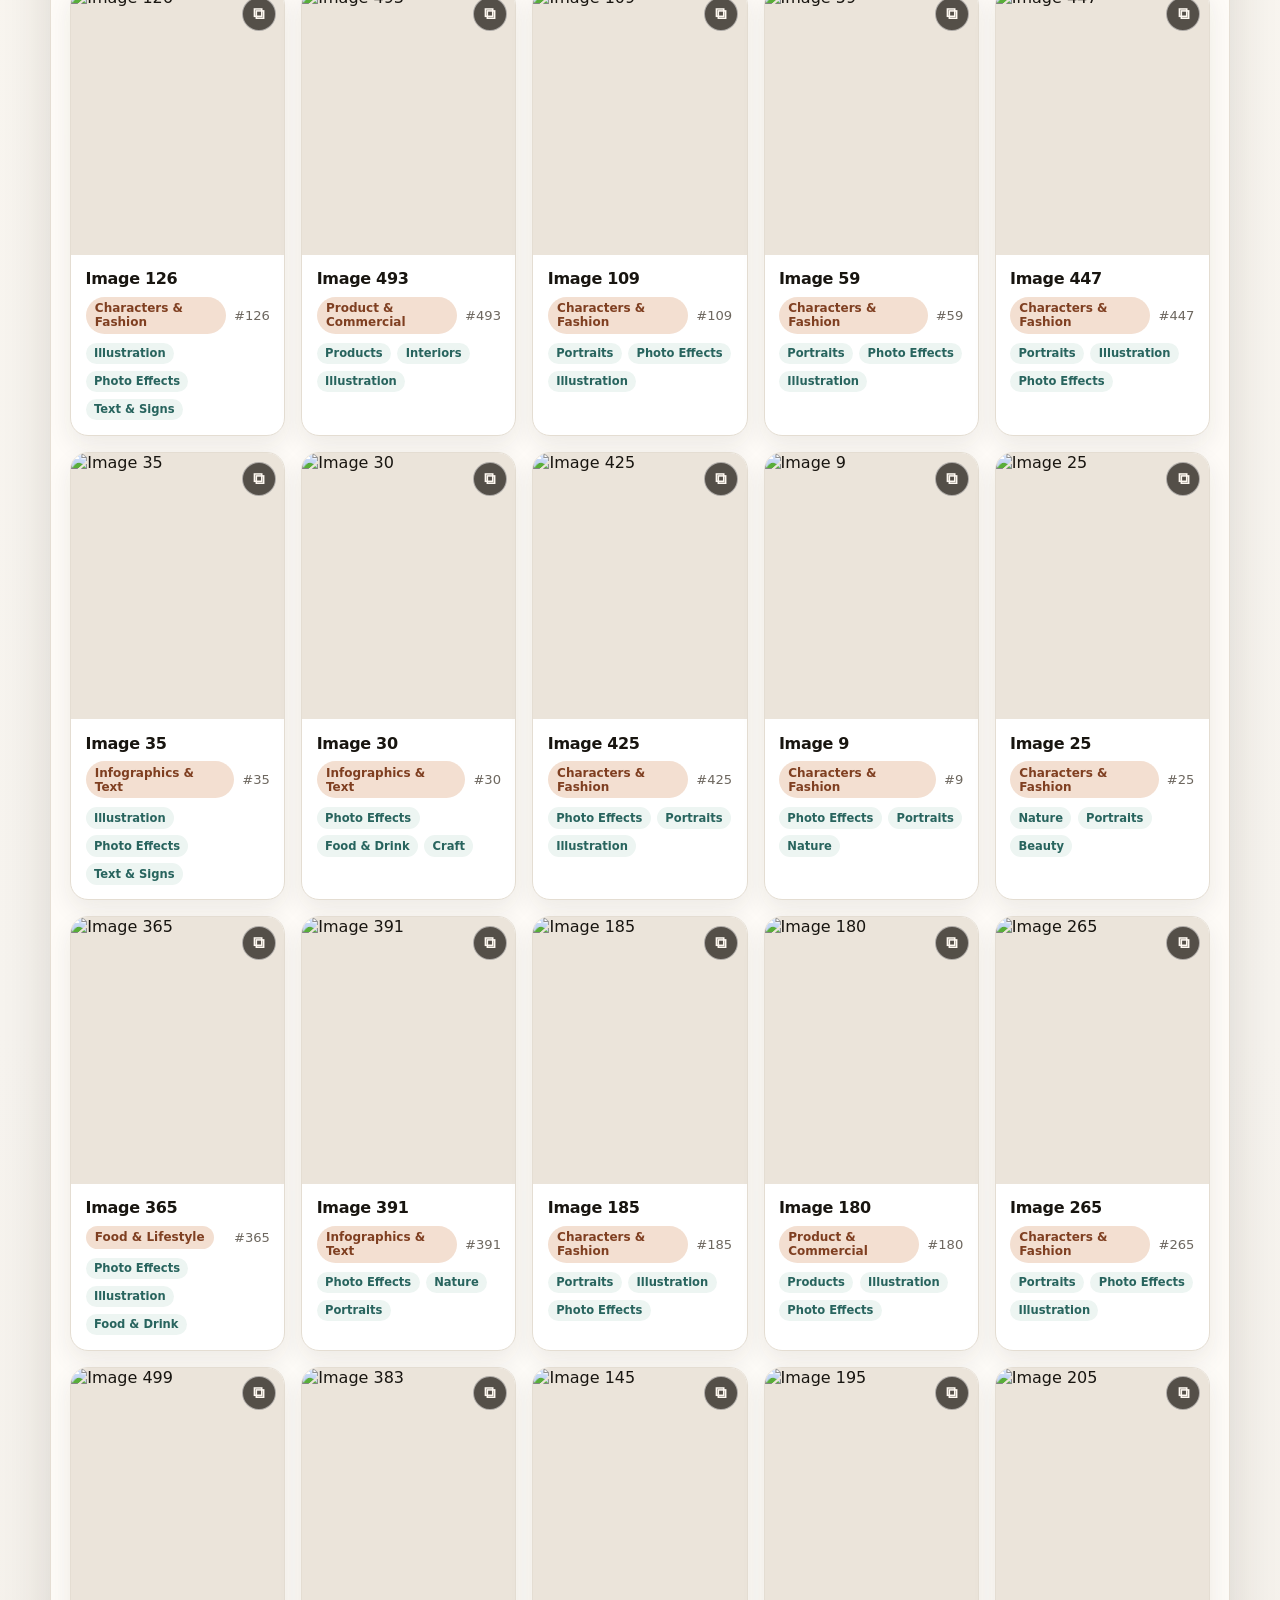
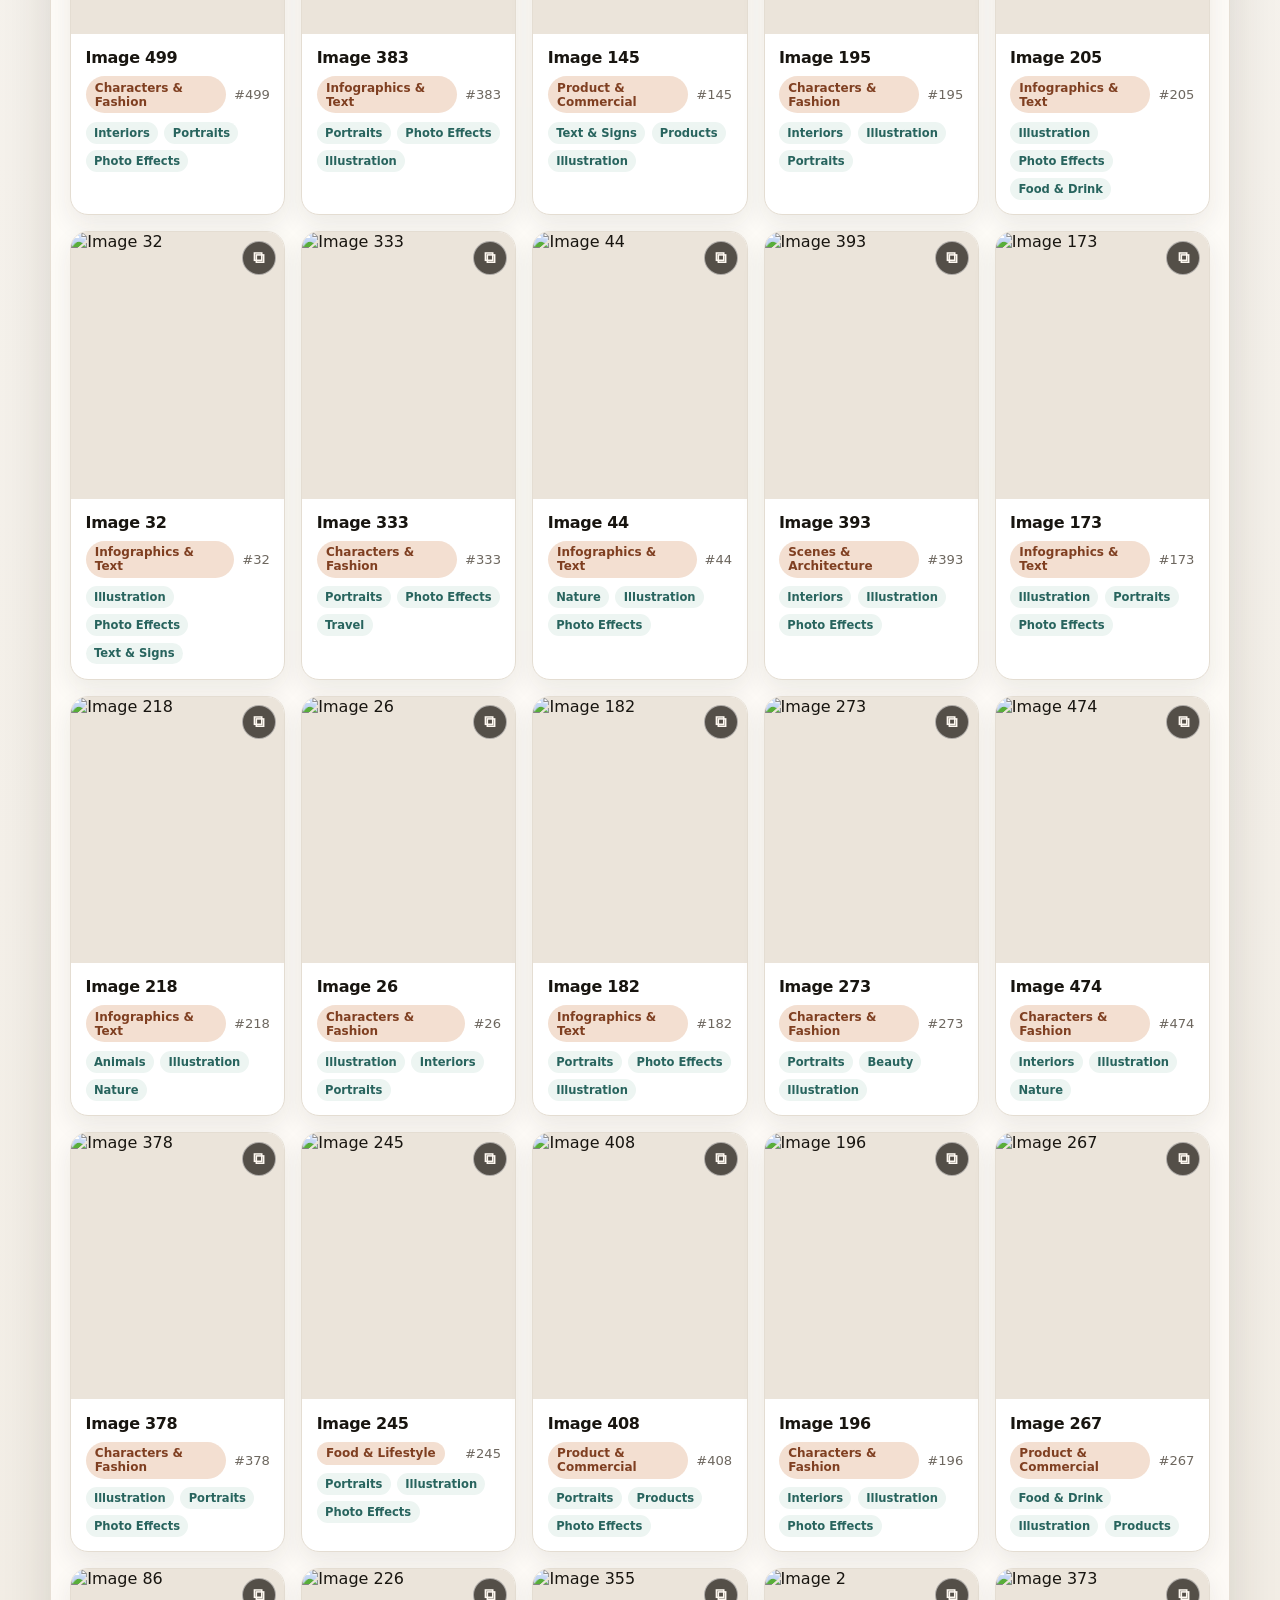
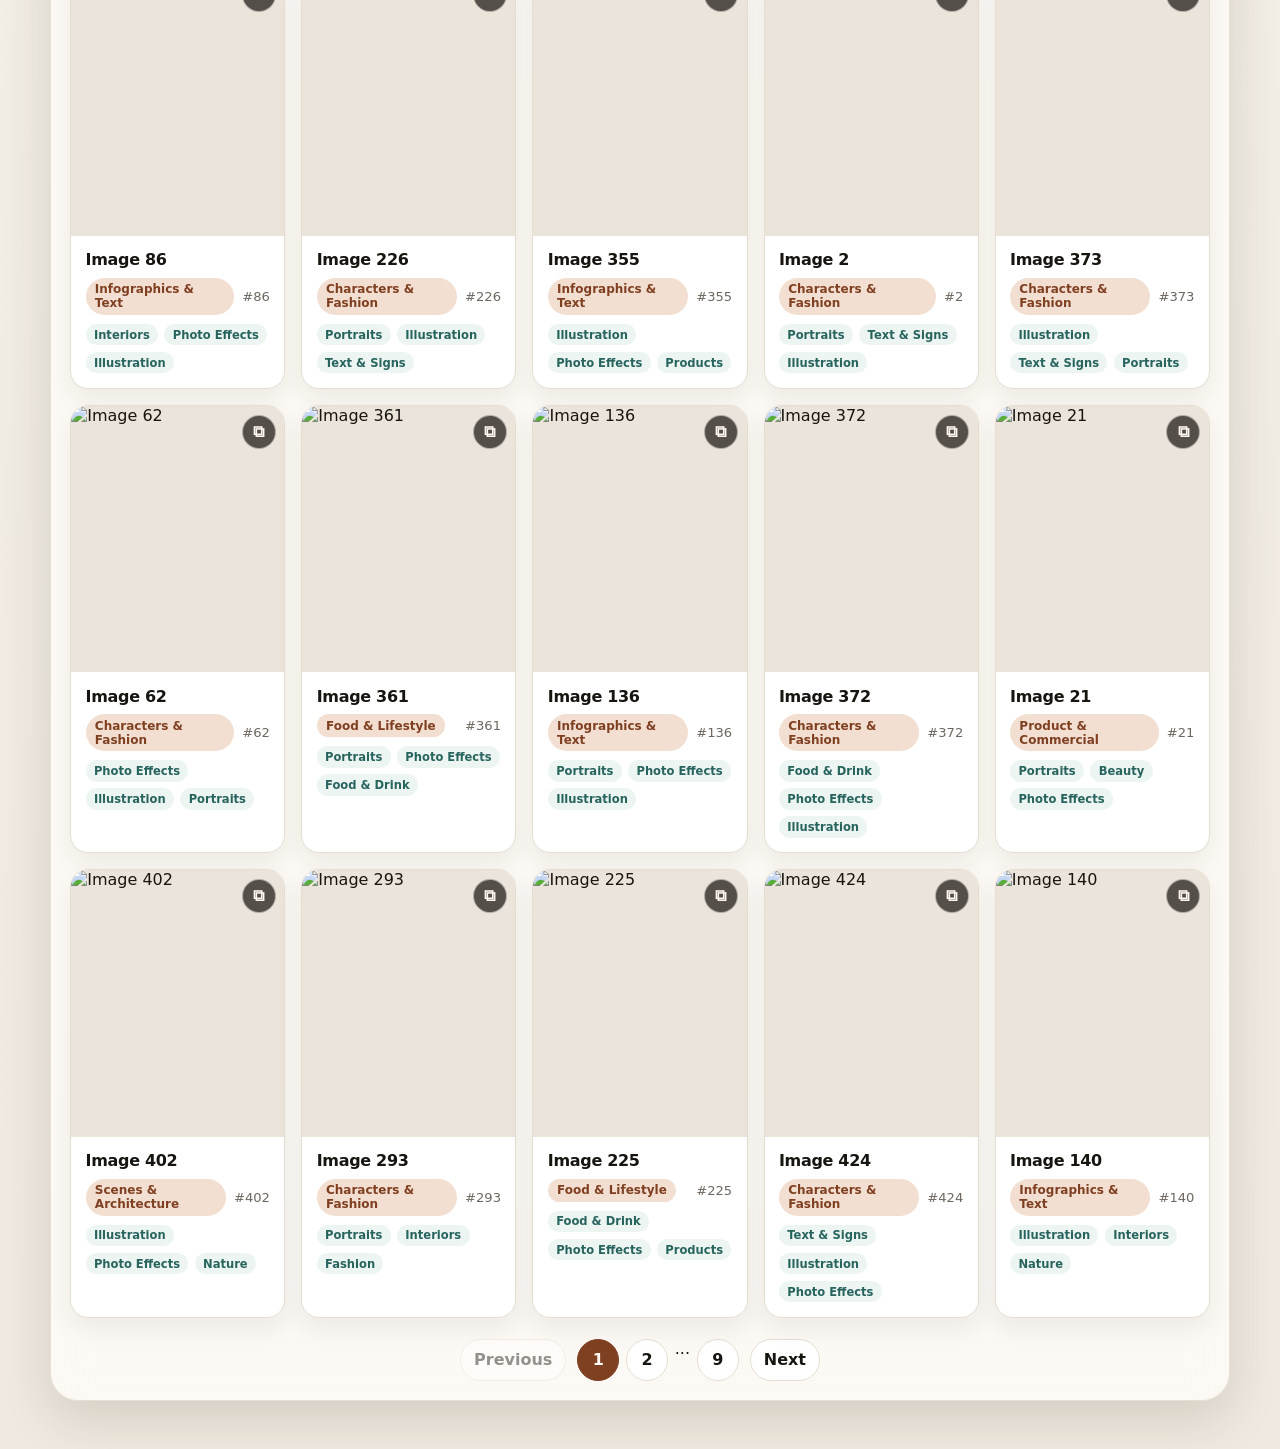
==== commit f66c6980: "Collapse Z-Image tag filters" ====
--- a/z-image-turbo-prompts/index.html
+++ b/z-image-turbo-prompts/index.html
@@ -43,10 +43,13 @@
           <div id="category-filters" class="category-filters" role="list"></div>
         </div>
 
-        <div class="tag-filter-panel">
-          <p class="filter-title">Tags</p>
+        <details class="tag-filter-panel">
+          <summary class="tag-filter-summary">
+            <span>Tags</span>
+            <span class="tag-filter-hint">Expand to filter</span>
+          </summary>
           <div id="tag-filters" class="category-filters tag-filters" role="list"></div>
-        </div>
+        </details>
       </section>
 
       <section class="gallery-section" aria-labelledby="gallery-heading">
--- a/z-image-turbo-prompts/styles.css
+++ b/z-image-turbo-prompts/styles.css
@@ -136,20 +136,67 @@
 
 .controls {
   display: grid;
-  grid-template-columns: minmax(240px, 340px) auto minmax(0, 1fr);
-  gap: 1.5rem;
+  grid-template-columns: minmax(0, 1fr) auto;
+  gap: 0.8rem 1rem;
   align-items: end;
-  margin-bottom: 1.4rem;
-  padding: 1.2rem;
+  margin-bottom: 1rem;
+  padding: 0.9rem;
+}
+
+.controls > div {
+  grid-column: 1 / -1;
 }
 
 .tag-filter-panel {
   grid-column: 1 / -1;
 }
 
+.tag-filter-summary {
+  display: flex;
+  align-items: center;
+  justify-content: space-between;
+  gap: 0.75rem;
+  min-height: 38px;
+  border: 1px solid var(--line);
+  border-radius: 999px;
+  background: var(--surface-strong);
+  color: var(--muted);
+  padding: 0 0.85rem;
+  font-size: 0.82rem;
+  font-weight: 900;
+  letter-spacing: 0.08em;
+  text-transform: uppercase;
+  cursor: pointer;
+  list-style: none;
+}
+
+.tag-filter-summary::-webkit-details-marker {
+  display: none;
+}
+
+.tag-filter-summary::after {
+  color: var(--accent-strong);
+  content: "+";
+  font-size: 1.15rem;
+  line-height: 1;
+}
+
+.tag-filter-panel[open] .tag-filter-summary::after {
+  content: "-";
+}
+
+.tag-filter-hint {
+  color: var(--muted);
+  font-size: 0.72rem;
+  font-weight: 800;
+  letter-spacing: 0.04em;
+  text-transform: none;
+}
+
 .tag-filters {
-  max-height: 10rem;
+  max-height: 7rem;
   overflow: auto;
+  margin-top: 0.55rem;
   padding-right: 0.2rem;
 }
 
@@ -164,12 +211,12 @@
 
 .search-label {
   display: grid;
-  gap: 0.55rem;
+  gap: 0.38rem;
 }
 
 #search-input {
   width: 100%;
-  min-height: 48px;
+  min-height: 42px;
   border: 1px solid var(--line);
   border-radius: 999px;
   background: var(--surface-strong);
@@ -184,14 +231,14 @@
 }
 
 .filter-title {
-  margin-bottom: 0.55rem;
+  margin-bottom: 0.4rem;
 }
 
 .sort-toggle {
   display: inline-flex;
   gap: 0.62rem;
   align-items: center;
-  min-height: 48px;
+  min-height: 42px;
   border: 1px solid var(--line);
   border-radius: 999px;
   background: var(--surface-strong);
@@ -238,7 +285,7 @@
 .page-buttons {
   display: flex;
   flex-wrap: wrap;
-  gap: 0.55rem;
+  gap: 0.42rem;
 }
 
 .category-button,
@@ -259,8 +306,8 @@
   display: inline-flex;
   gap: 0.45rem;
   align-items: center;
-  min-height: 38px;
-  padding: 0.48rem 0.78rem;
+  min-height: 34px;
+  padding: 0.38rem 0.68rem;
 }
 
 .category-button span {
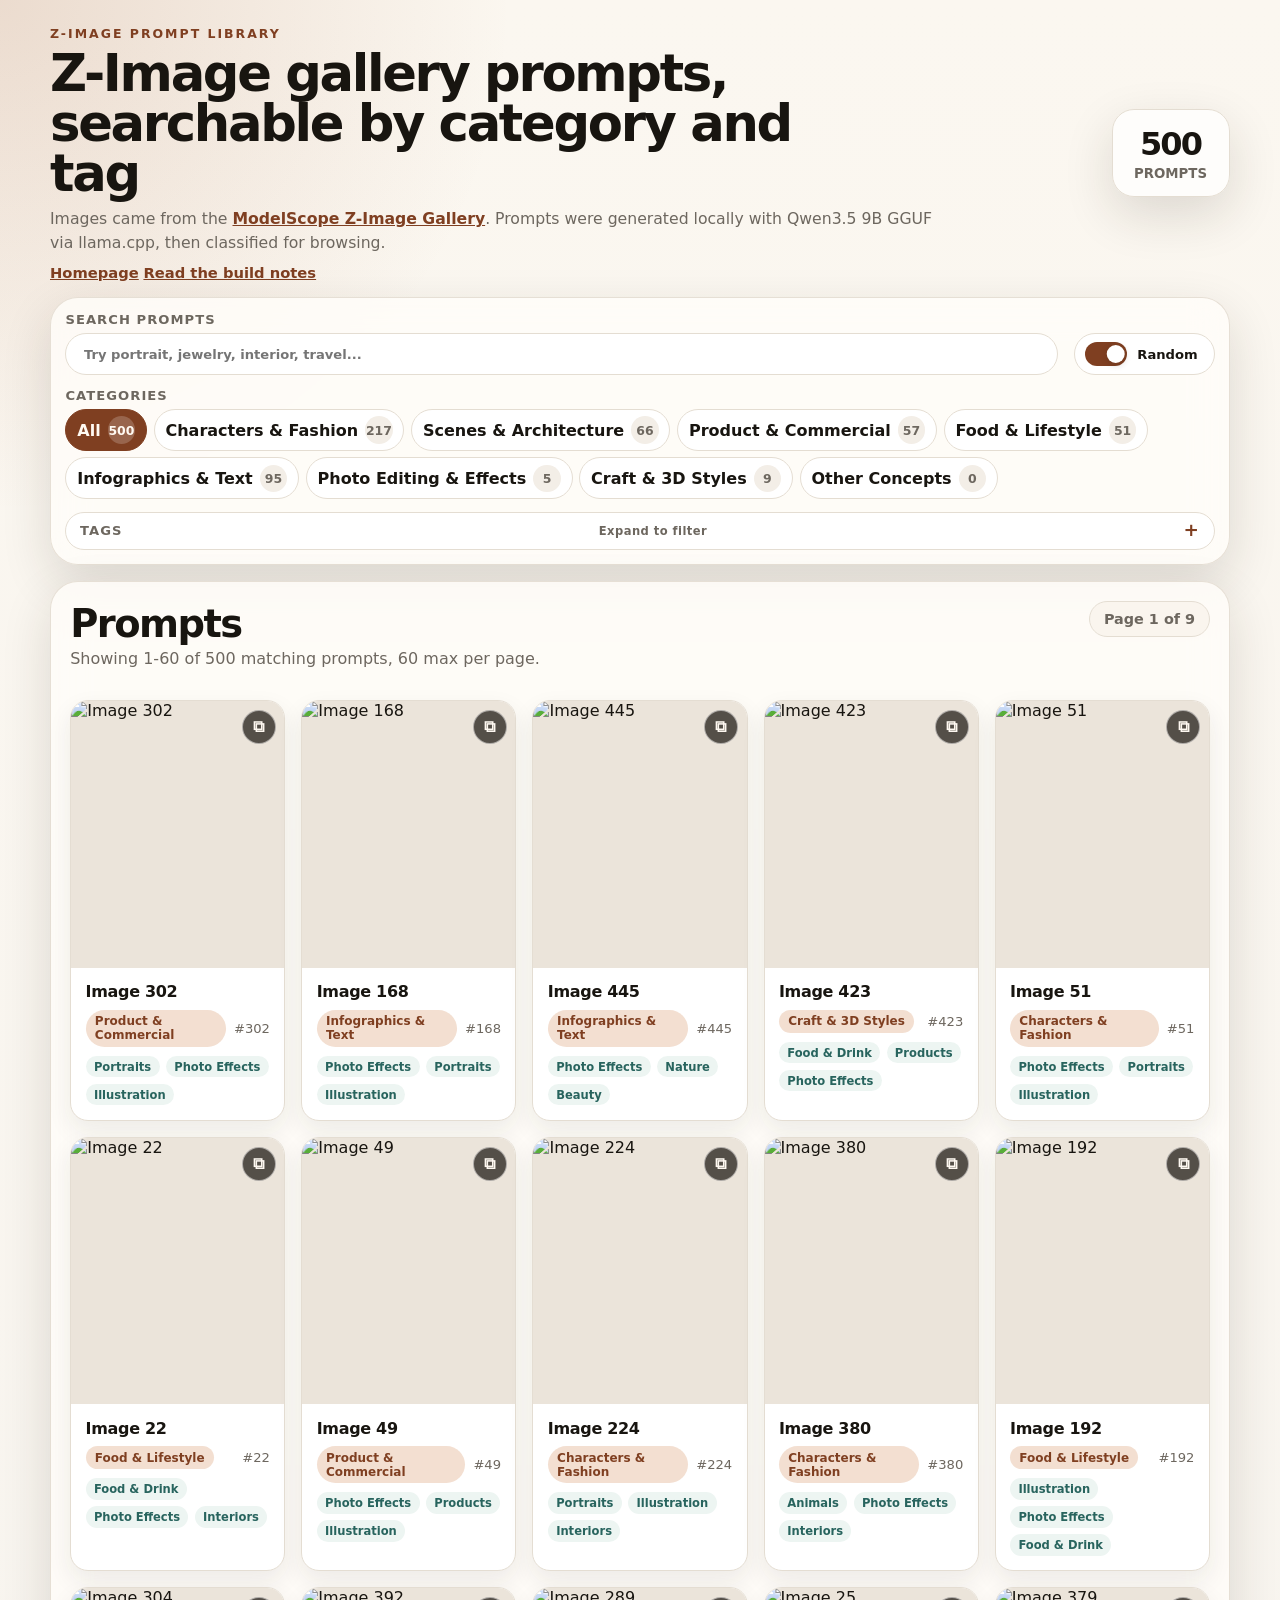
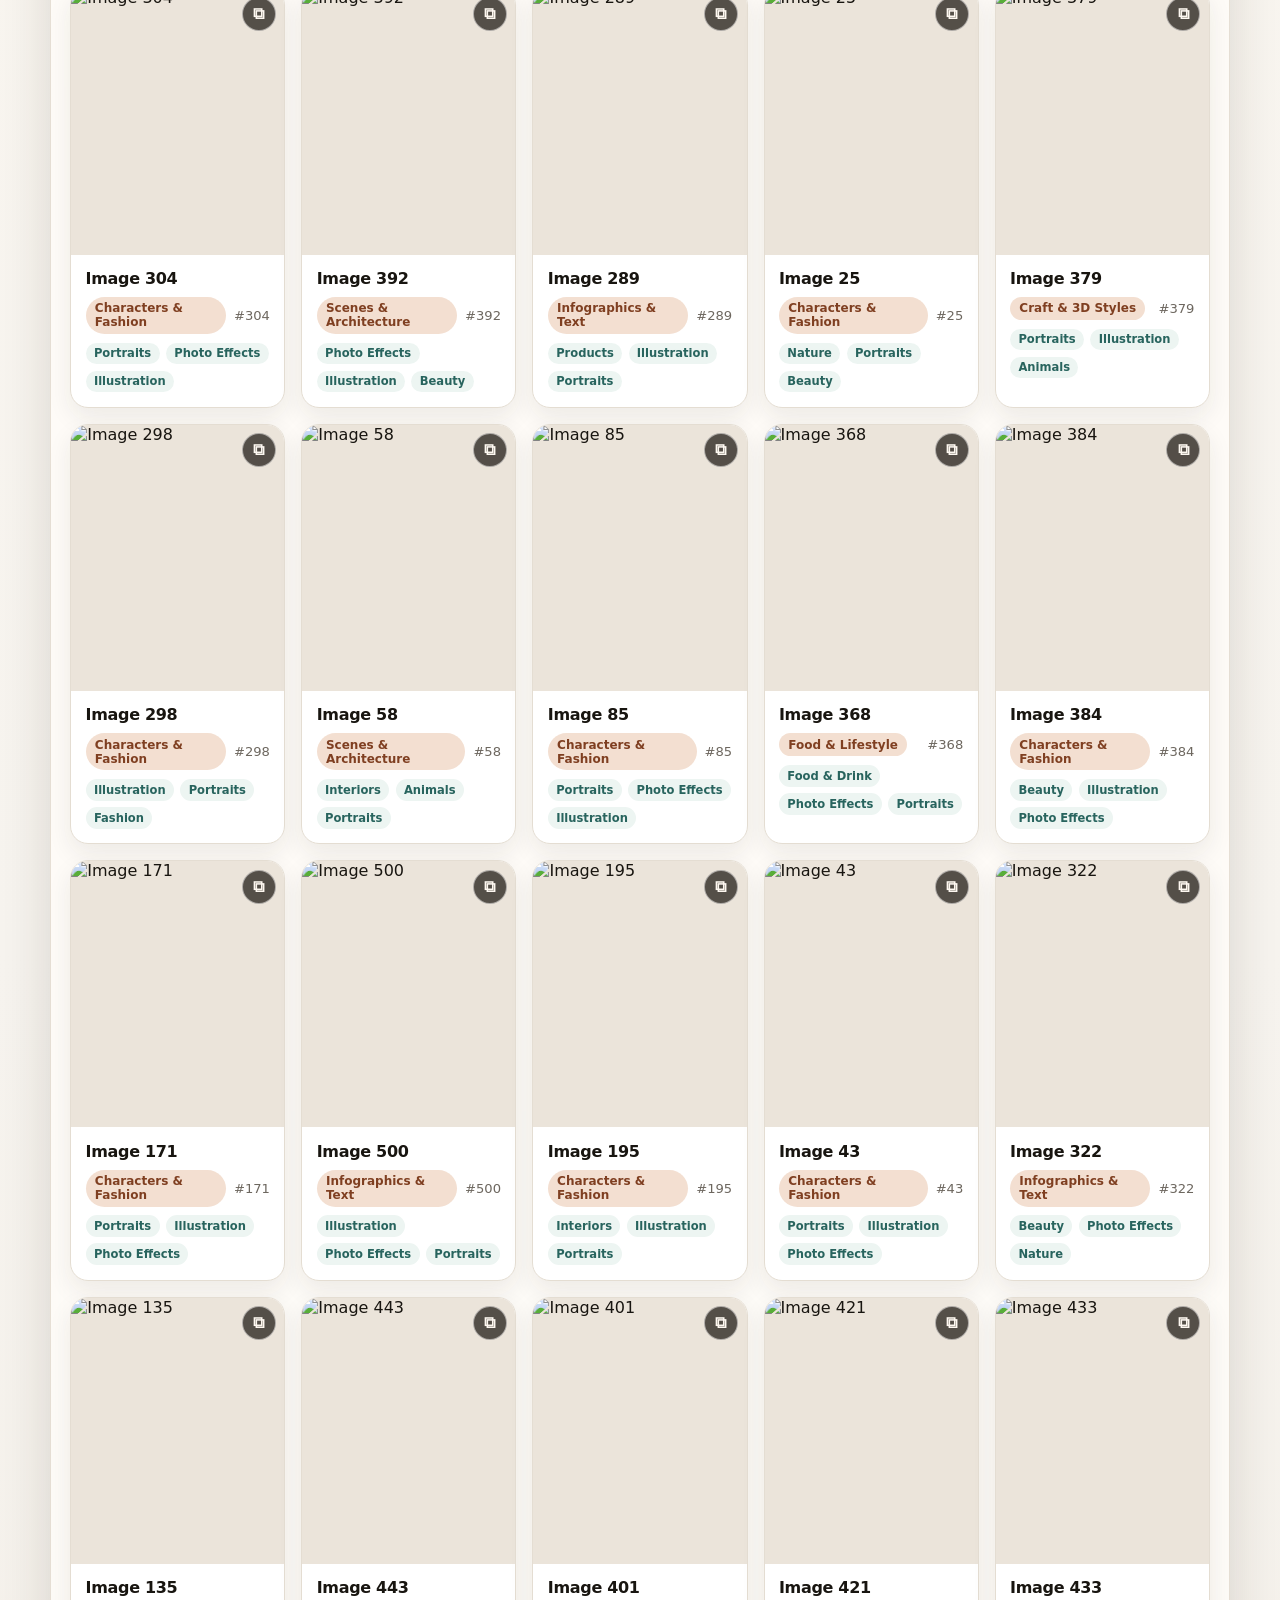
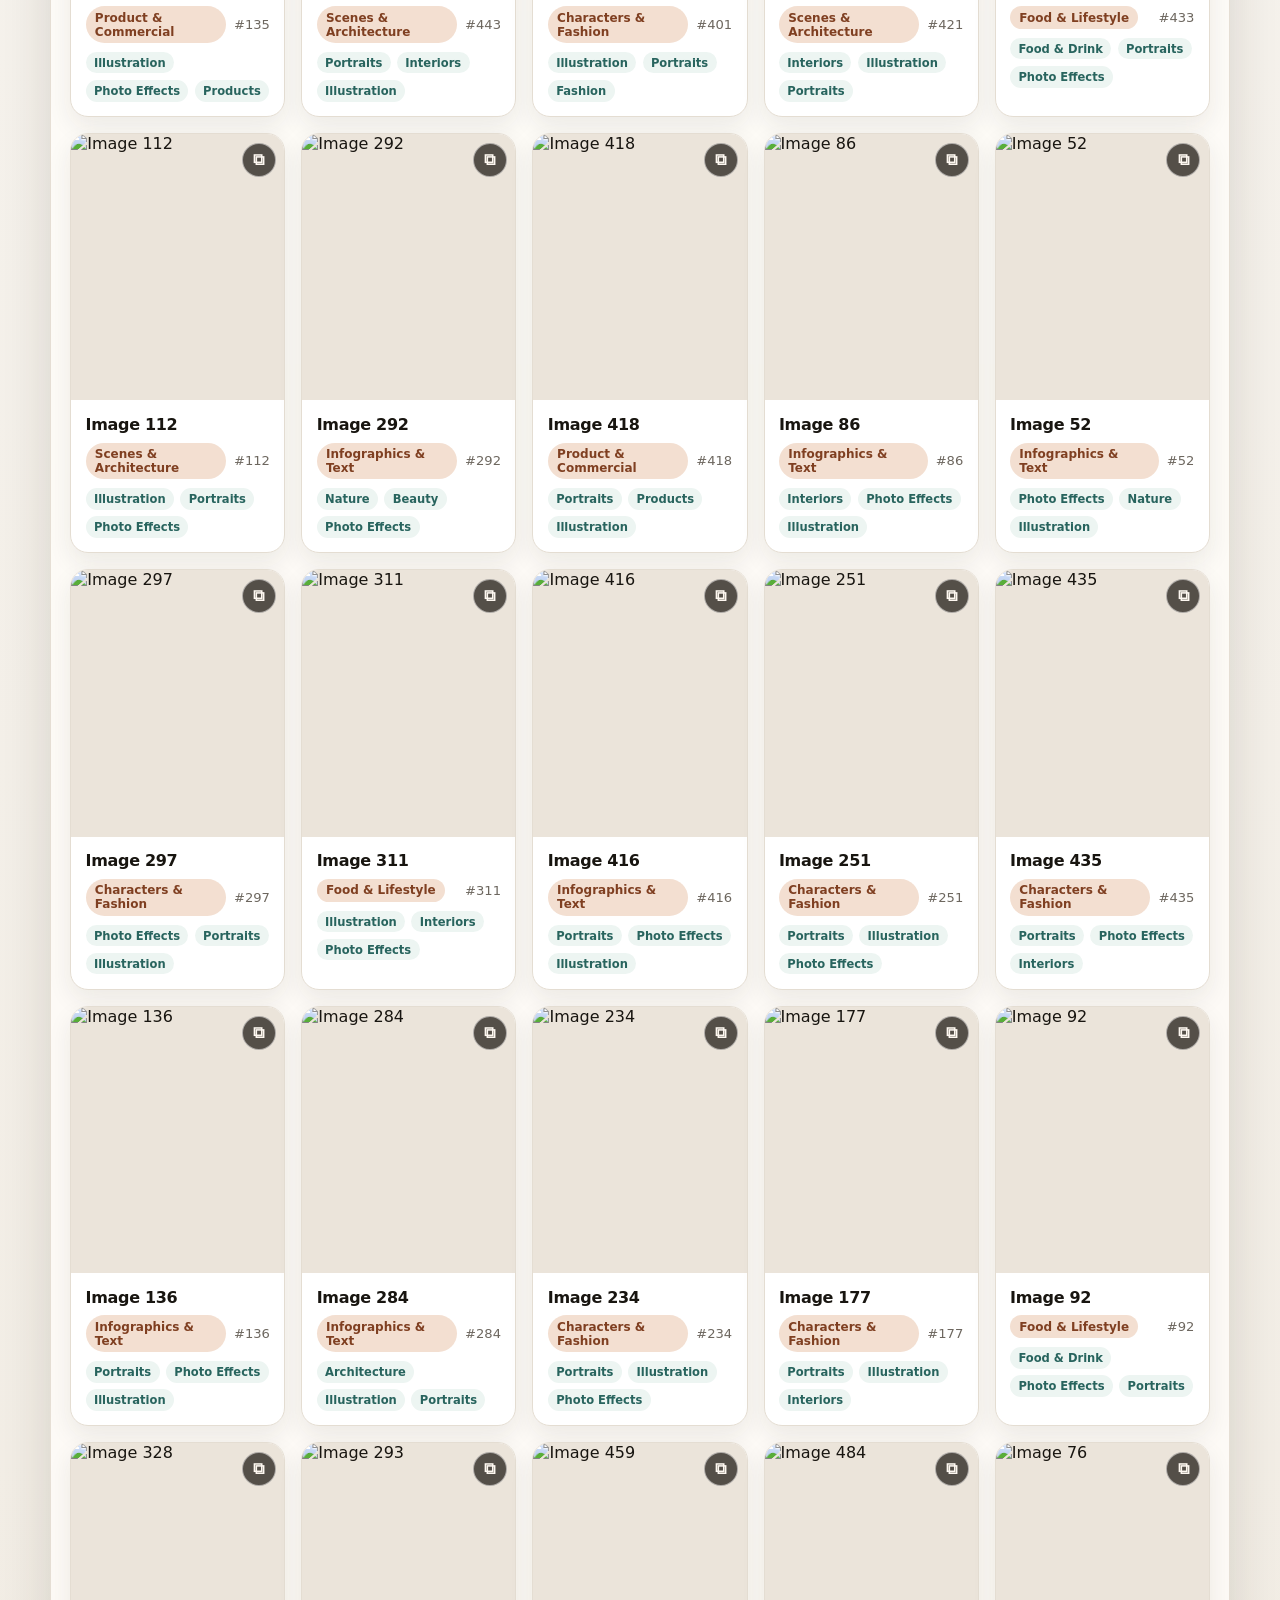
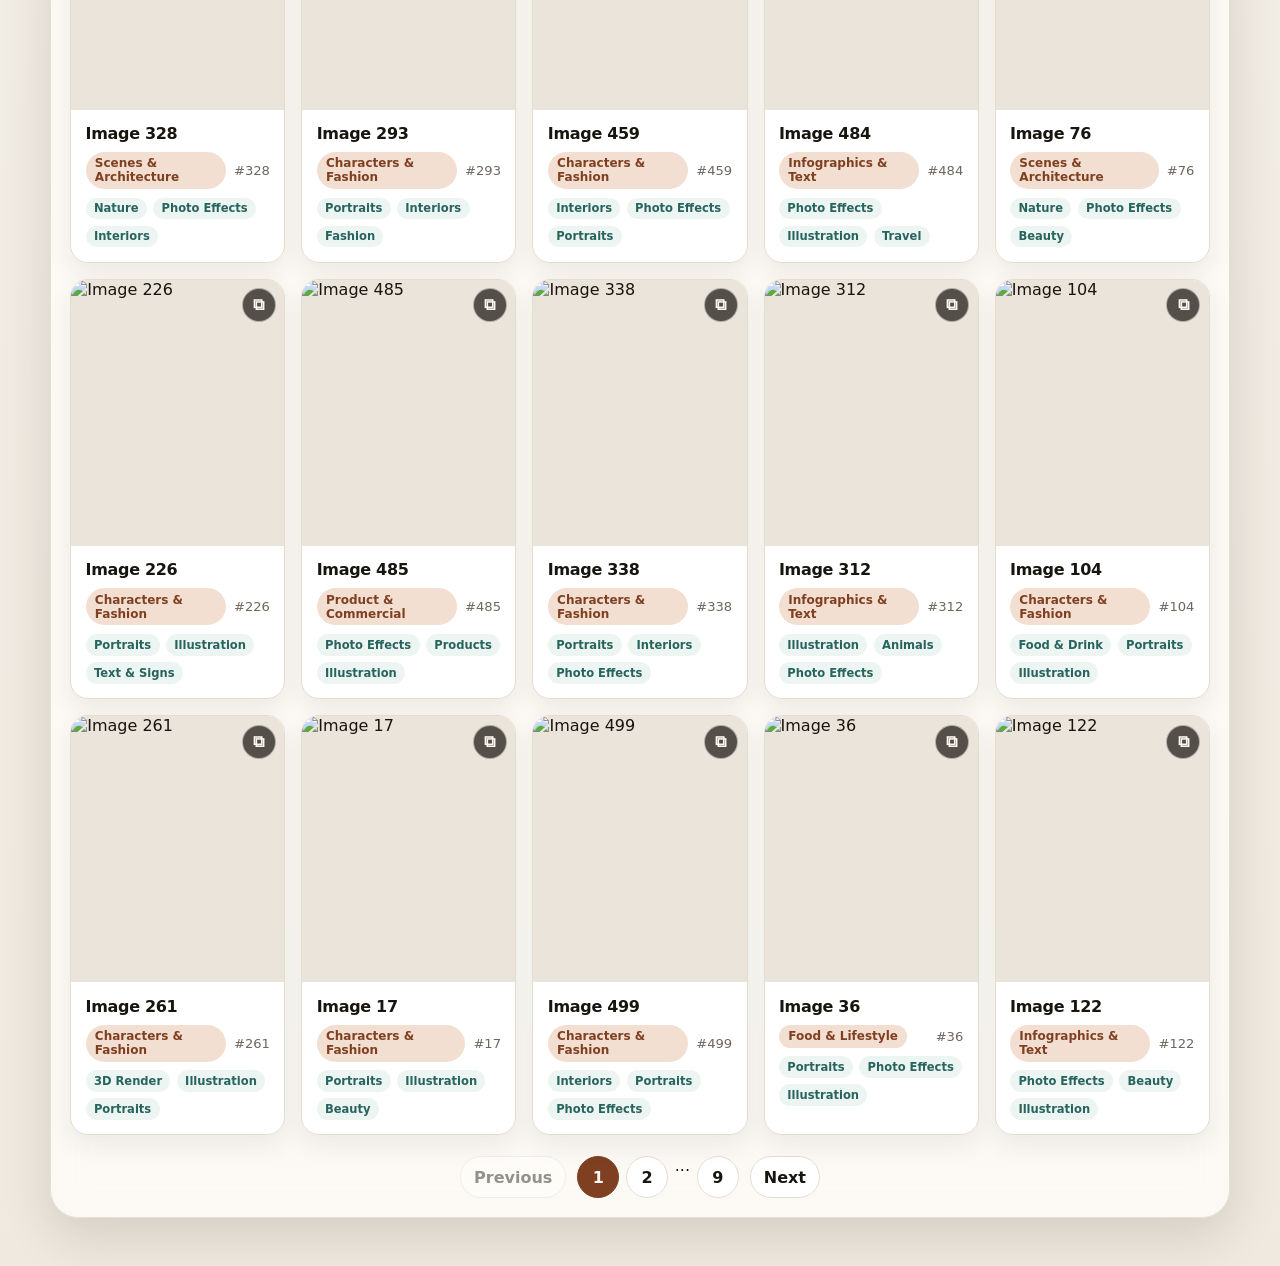
==== commit 42b96cd0: "Add relative homepage links" ====
--- a/z-image-turbo-prompts/index.html
+++ b/z-image-turbo-prompts/index.html
@@ -17,6 +17,7 @@
           Prompts were generated locally with Qwen3.5 9B GGUF via llama.cpp, then classified for browsing.
         </p>
         <p class="header-links">
+          <a href="../../">Homepage</a>
           <a href="../process.html">Read the build notes</a>
         </p>
       </div>
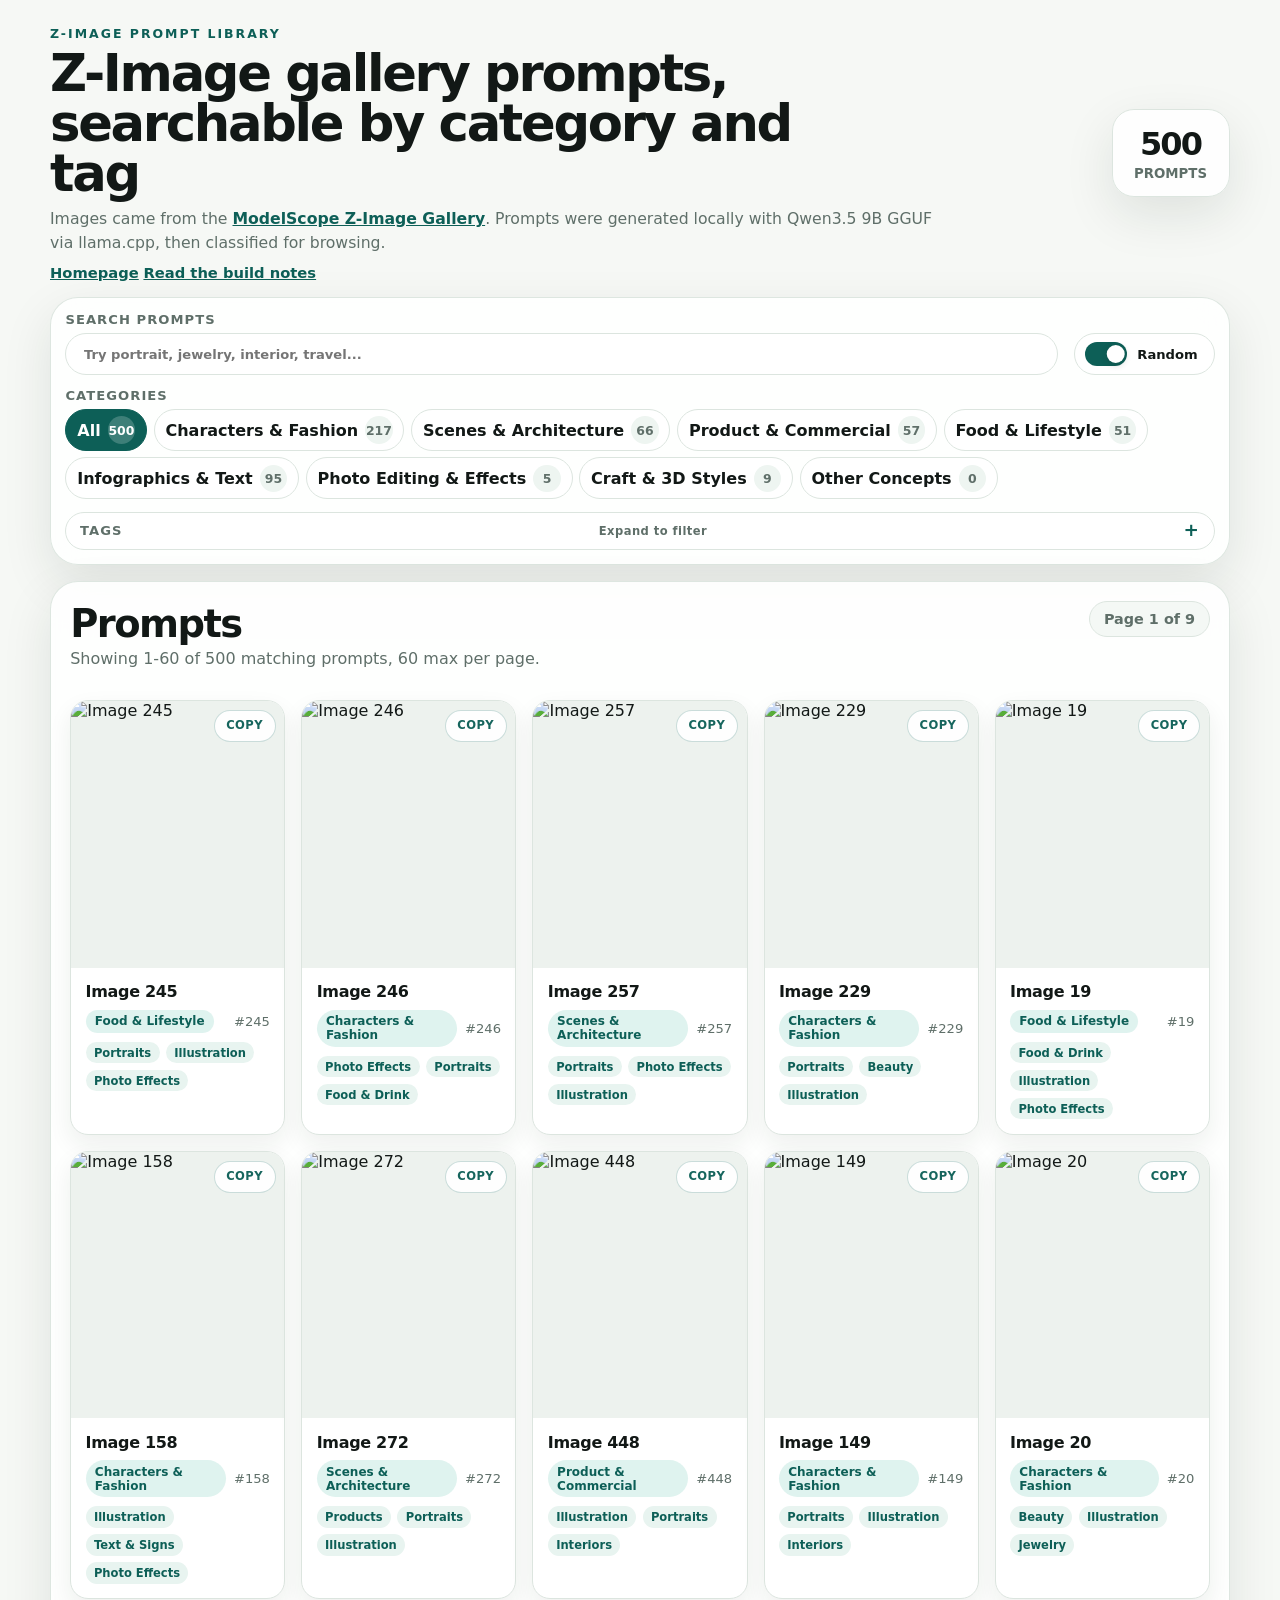
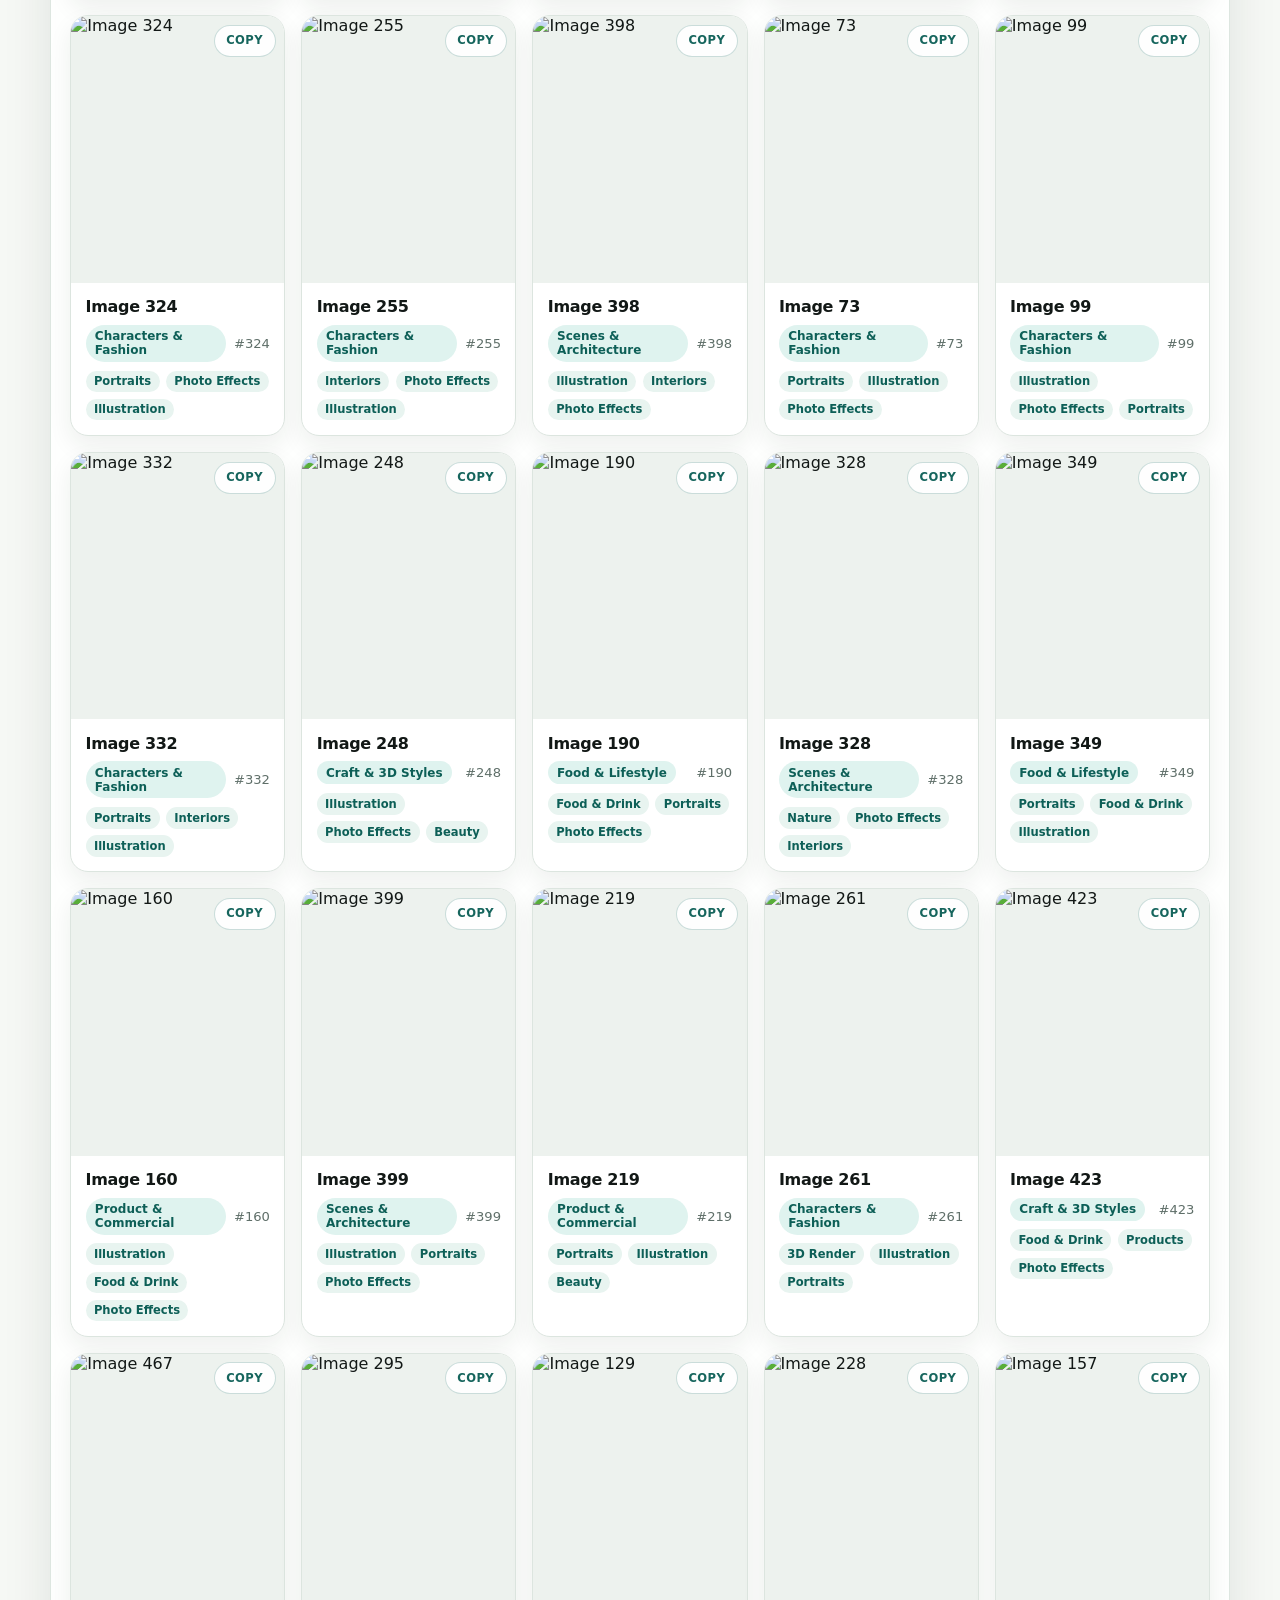
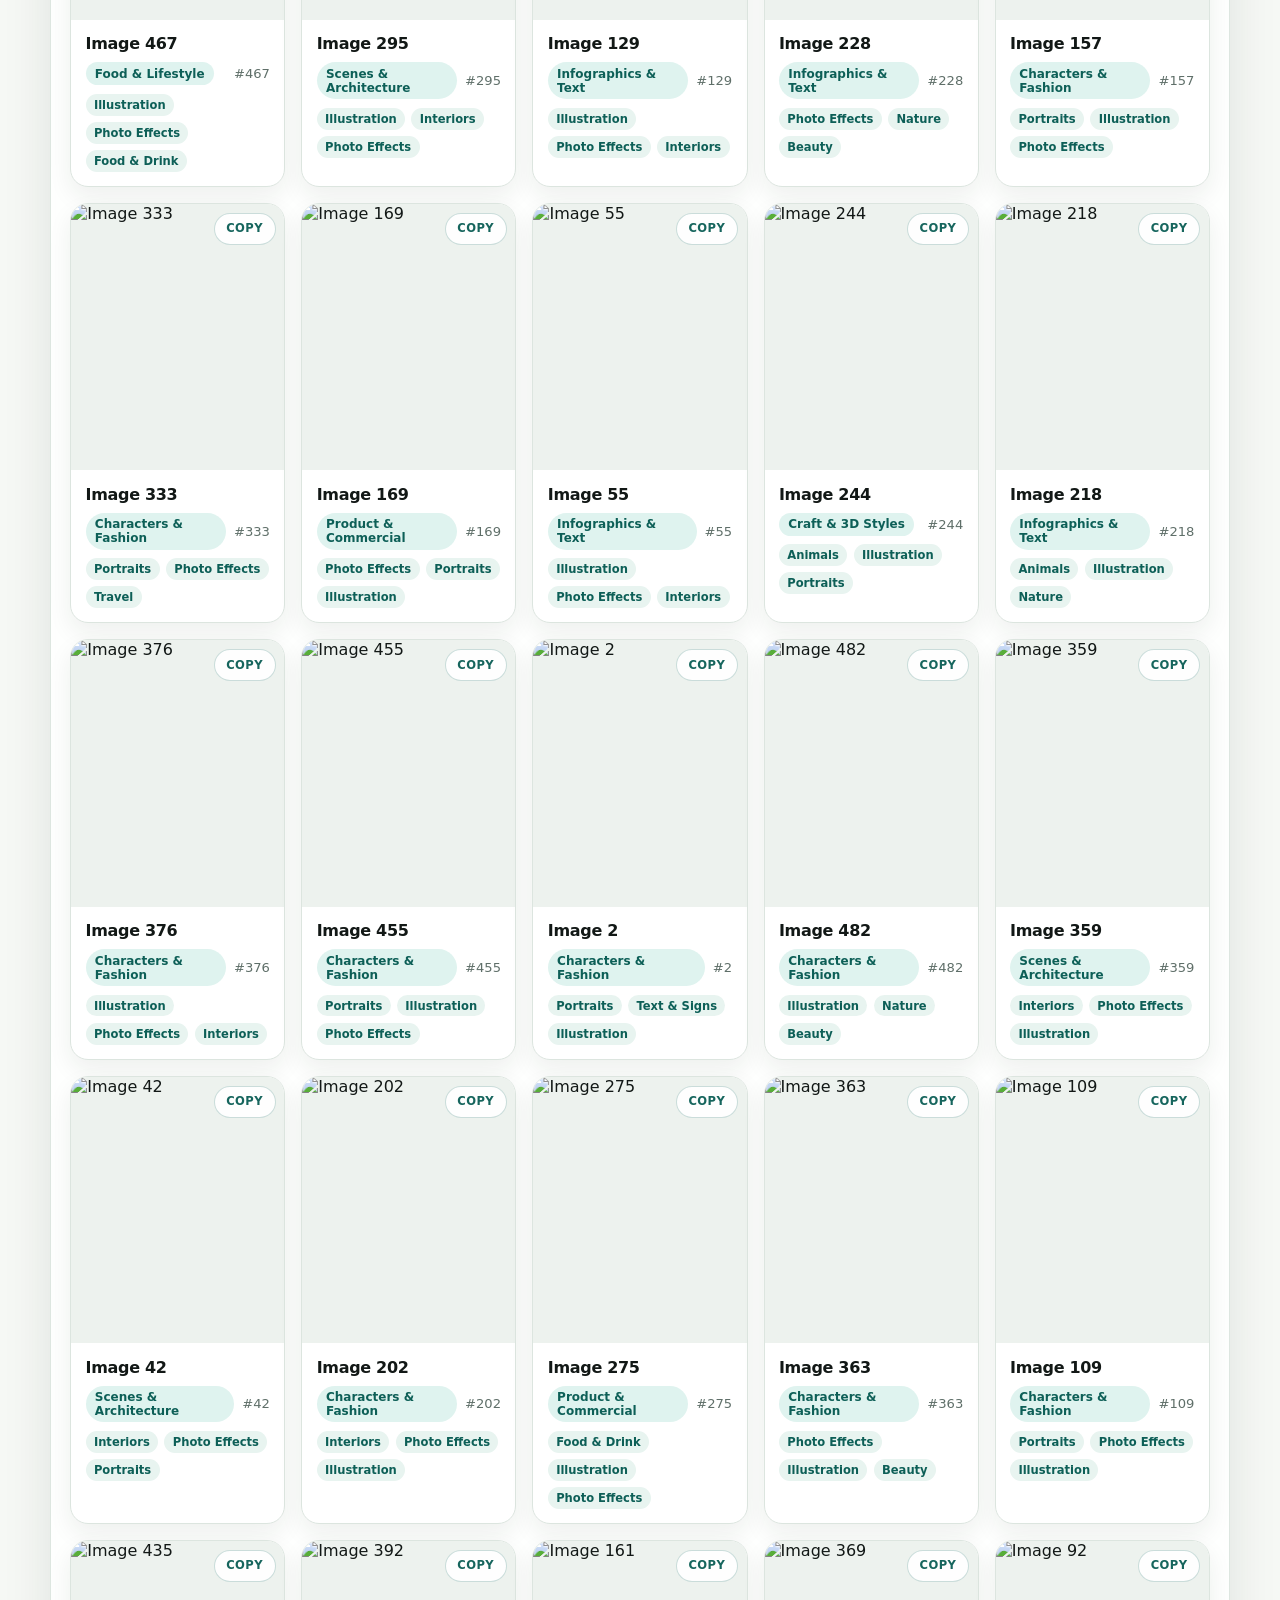
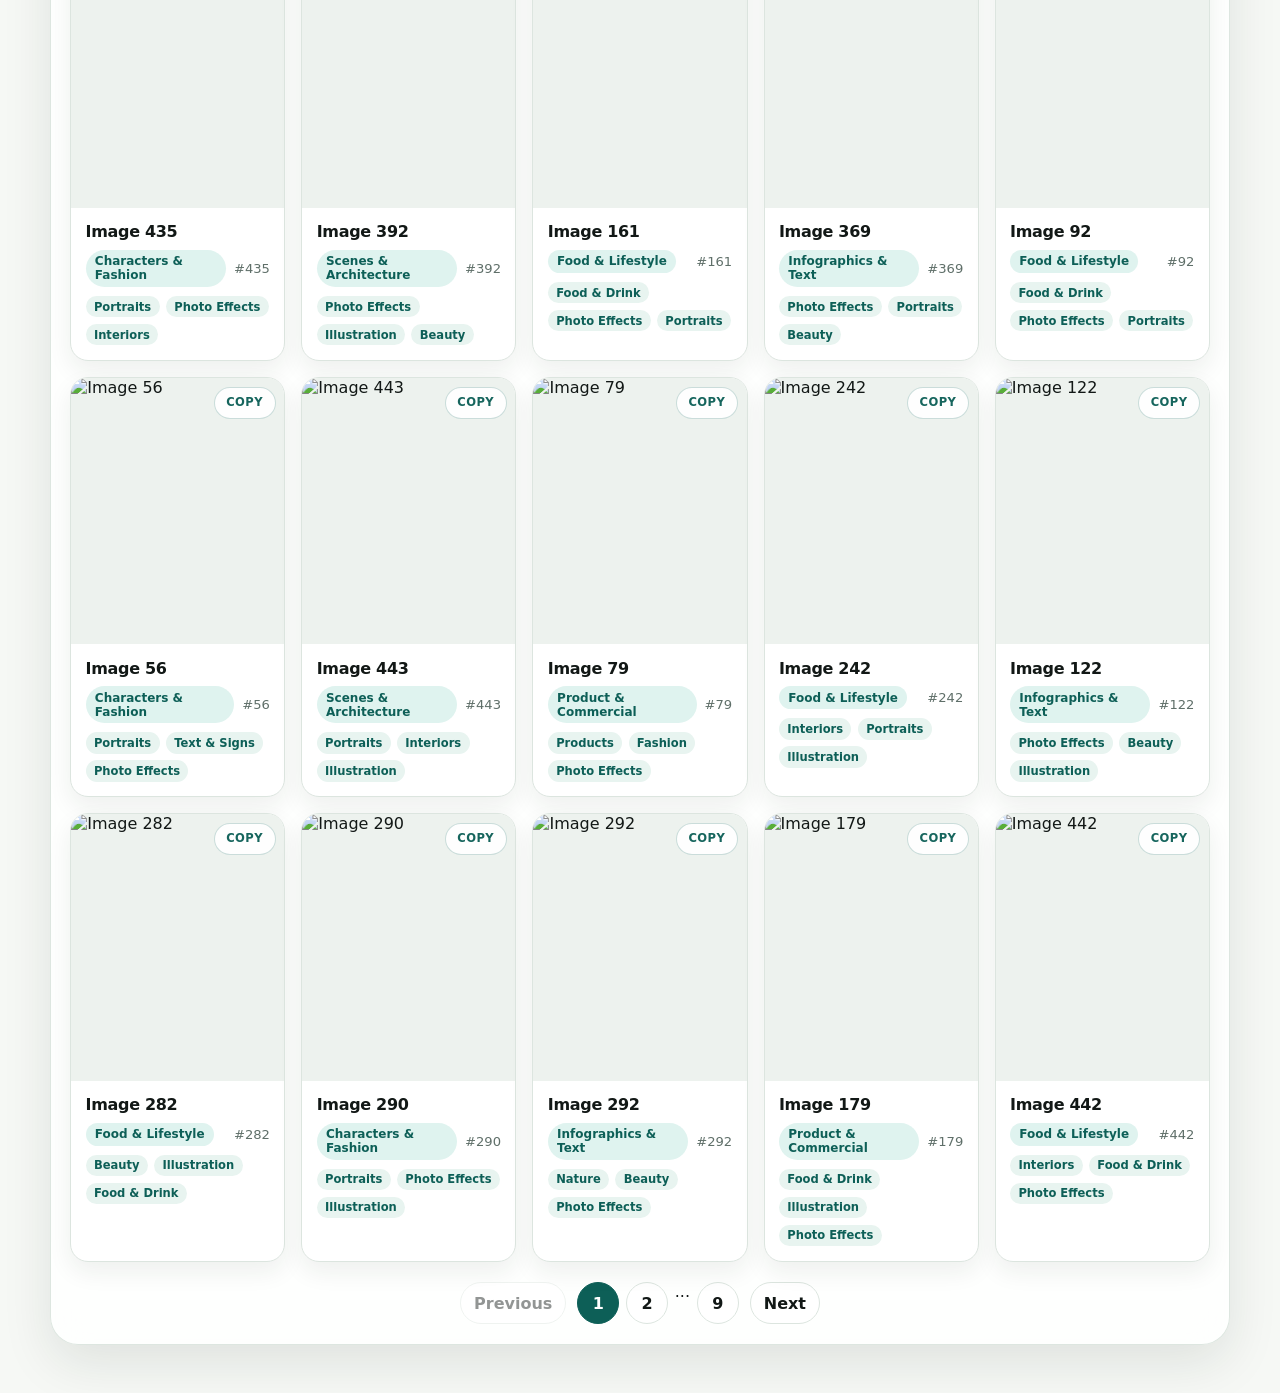
==== commit 50982b4f: "Refresh library styling and copy actions" ====
--- a/z-image-turbo-prompts/index.html
+++ b/z-image-turbo-prompts/index.html
@@ -103,7 +103,7 @@
           <section>
             <div class="prompt-section-heading">
               <h3>Prompts</h3>
-              <button id="modal-copy-prompt" class="copy-prompt-action" type="button">Copy</button>
+              <button id="modal-copy-prompt" class="copy-prompt-action" type="button">Copy prompt</button>
             </div>
             <div id="modal-prompt-tabs" class="prompt-tabs" role="tablist" aria-label="Prompt versions"></div>
             <div id="modal-prompt-panel" class="prompt-panel" role="tabpanel" tabindex="0">
--- a/z-image-turbo-prompts/styles.css
+++ b/z-image-turbo-prompts/styles.css
@@ -1,15 +1,15 @@
 :root {
   color-scheme: light;
-  --bg: #f6f3ee;
-  --surface: #fffdf9;
+  --bg: #f6f8f5;
+  --surface: #fbfcfa;
   --surface-strong: #ffffff;
-  --ink: #181510;
-  --muted: #6d675f;
-  --line: #e4ddd2;
-  --accent: #a45f37;
-  --accent-strong: #7f3f21;
-  --accent-soft: #f3dfd1;
-  --shadow: 0 18px 50px rgba(43, 32, 20, 0.14);
+  --ink: #121816;
+  --muted: #5f6f69;
+  --line: #dce5df;
+  --accent: #14786f;
+  --accent-strong: #0d5f57;
+  --accent-soft: #dff3ef;
+  --shadow: 0 18px 50px rgba(24, 38, 34, 0.10);
   --radius: 22px;
   font-family:
     Inter, ui-sans-serif, system-ui, -apple-system, BlinkMacSystemFont, "Segoe UI",
@@ -23,9 +23,7 @@
 body {
   margin: 0;
   min-height: 100vh;
-  background:
-    radial-gradient(circle at top left, rgba(164, 95, 55, 0.18), transparent 32rem),
-    linear-gradient(180deg, #fbf7f0 0%, var(--bg) 42%, #efe9df 100%);
+  background: var(--bg);
   color: var(--ink);
 }
 
@@ -101,7 +99,7 @@
   padding: 0.9rem 1rem;
   border: 1px solid var(--line);
   border-radius: var(--radius);
-  background: rgba(255, 255, 255, 0.72);
+  background: rgba(255, 255, 255, 0.84);
   box-shadow: var(--shadow);
   text-align: center;
   backdrop-filter: blur(18px);
@@ -127,9 +125,9 @@
 
 .controls,
 .gallery-section {
-  border: 1px solid rgba(228, 221, 210, 0.92);
+  border: 1px solid rgba(220, 229, 223, 0.95);
   border-radius: calc(var(--radius) + 6px);
-  background: rgba(255, 253, 249, 0.82);
+  background: rgba(255, 255, 255, 0.88);
   box-shadow: var(--shadow);
   backdrop-filter: blur(18px);
 }
@@ -227,7 +225,7 @@
 
 #search-input:focus-visible {
   border-color: var(--accent);
-  box-shadow: 0 0 0 4px rgba(164, 95, 55, 0.14);
+  box-shadow: 0 0 0 4px rgba(20, 120, 111, 0.14);
 }
 
 .filter-title {
@@ -255,7 +253,7 @@
   margin: 0;
   appearance: none;
   border-radius: 999px;
-  background: #e7ded2;
+  background: #d8e6e1;
   cursor: pointer;
   transition: background 160ms ease;
 }
@@ -268,7 +266,7 @@
   height: 1.12rem;
   border-radius: 999px;
   background: #ffffff;
-  box-shadow: 0 2px 7px rgba(43, 32, 20, 0.2);
+  box-shadow: 0 2px 7px rgba(24, 38, 34, 0.20);
   content: "";
   transition: transform 160ms ease;
 }
@@ -316,7 +314,7 @@
   min-height: 1.7rem;
   place-items: center;
   border-radius: 999px;
-  background: #f3eee7;
+  background: #eef5f1;
   color: var(--muted);
   font-size: 0.78rem;
 }
@@ -324,19 +322,19 @@
 .category-button:hover,
 .page-button:hover {
   transform: translateY(-1px);
-  border-color: rgba(164, 95, 55, 0.45);
+  border-color: rgba(20, 120, 111, 0.45);
 }
 
 .category-button.is-active,
 .page-button.is-active {
   border-color: var(--accent-strong);
   background: var(--accent-strong);
-  color: #fffaf3;
+  color: #ffffff;
 }
 
 .category-button.is-active span {
   background: rgba(255, 255, 255, 0.2);
-  color: #fffaf3;
+  color: #ffffff;
 }
 
 .gallery-section {
@@ -366,7 +364,7 @@
   flex: none;
   border: 1px solid var(--line);
   border-radius: 999px;
-  background: #faf5ee;
+  background: #f4f8f5;
   padding: 0.56rem 0.86rem;
   font-size: 0.9rem;
   font-weight: 800;
@@ -384,7 +382,7 @@
   border: 1px solid var(--line);
   border-radius: 18px;
   background: var(--surface-strong);
-  box-shadow: 0 10px 24px rgba(43, 32, 20, 0.08);
+  box-shadow: 0 10px 24px rgba(24, 38, 34, 0.07);
   transition:
     transform 180ms ease,
     box-shadow 180ms ease;
@@ -395,22 +393,26 @@
   z-index: 4;
   top: 0.55rem;
   right: 0.55rem;
-  display: grid;
-  width: 34px;
-  height: 34px;
-  place-items: center;
-  border: 1px solid rgba(255, 255, 255, 0.52);
-  border-radius: 999px;
-  background: rgba(20, 15, 10, 0.76);
-  color: #fffaf3;
-  font-size: 1rem;
+  display: inline-flex;
+  min-height: 32px;
+  align-items: center;
+  justify-content: center;
+  border: 1px solid rgba(13, 95, 87, 0.22);
+  border-radius: 999px;
+  background: rgba(255, 255, 255, 0.94);
+  color: var(--accent-strong);
+  padding: 0 0.72rem;
+  font-size: 0.72rem;
   font-weight: 900;
+  letter-spacing: 0.04em;
   line-height: 1;
-  opacity: 0.92;
+  text-transform: uppercase;
+  opacity: 0.96;
   transition:
     opacity 160ms ease,
     transform 160ms ease,
-    background 160ms ease;
+    background 160ms ease,
+    color 160ms ease;
 }
 
 .image-card:hover .copy-prompt-button,
@@ -422,12 +424,13 @@
 .copy-prompt-button:hover {
   transform: translateY(-1px);
   background: var(--accent-strong);
+  color: #ffffff;
 }
 
 .image-card:hover,
 .image-card:focus-within {
   transform: translateY(-3px);
-  box-shadow: 0 18px 36px rgba(43, 32, 20, 0.16);
+  box-shadow: 0 18px 36px rgba(24, 38, 34, 0.14);
 }
 
 .card-button {
@@ -444,19 +447,13 @@
   position: relative;
   aspect-ratio: 4 / 5;
   overflow: hidden;
-  background: #ebe4da;
+  background: #edf2ee;
 }
 
 .thumb-wrap img {
   width: 100%;
   height: 100%;
-  object-fit: cover;
-  transition: transform 220ms ease;
-}
-
-.image-card:hover img,
-.image-card:focus-within img {
-  transform: scale(1.04);
+  object-fit: contain;
 }
 
 .prompt-overlay {
@@ -468,7 +465,7 @@
   gap: 0.45rem;
   padding: 1rem;
   background: linear-gradient(180deg, transparent 0%, rgba(0, 0, 0, 0.78) 100%);
-  color: #fffaf3;
+  color: #ffffff;
   opacity: 0;
   transition: opacity 180ms ease;
 }
@@ -530,8 +527,8 @@
   width: fit-content;
   align-items: center;
   border-radius: 999px;
-  background: #edf5f2;
-  color: #28645e;
+  background: #e8f4f0;
+  color: #0d5f57;
   padding: 0.24rem 0.52rem;
   font-size: 0.72rem;
   font-weight: 850;
@@ -593,7 +590,7 @@
 .modal-backdrop {
   position: absolute;
   inset: 0;
-  background: rgba(20, 15, 10, 0.72);
+  background: rgba(14, 22, 20, 0.70);
   backdrop-filter: blur(8px);
 }
 
@@ -621,7 +618,7 @@
   place-items: center;
   border: 1px solid rgba(255, 255, 255, 0.38);
   border-radius: 999px;
-  background: rgba(20, 15, 10, 0.72);
+  background: rgba(14, 22, 20, 0.70);
   color: #fff;
   font-size: 1.55rem;
   line-height: 1;
@@ -631,7 +628,7 @@
   display: grid;
   min-height: 0;
   place-items: center;
-  background: #efe8de;
+  background: #edf2ee;
 }
 
 .modal-image-wrap img {
@@ -706,7 +703,7 @@
 
 .prompt-text {
   margin: 0;
-  color: #38312a;
+  color: #273331;
   line-height: 1.7;
   white-space: pre-wrap;
 }
@@ -723,14 +720,22 @@
 }
 
 .copy-prompt-action {
-  min-height: 34px;
-  border: 1px solid var(--line);
-  border-radius: 999px;
-  background: var(--surface-strong);
-  color: var(--accent-strong);
-  padding: 0 0.85rem;
-  font-size: 0.78rem;
+  min-height: 44px;
+  border: 1px solid var(--accent-strong);
+  border-radius: 999px;
+  background: var(--accent-strong);
+  color: #ffffff;
+  padding: 0 1.15rem;
+  font-size: 0.84rem;
   font-weight: 900;
+  letter-spacing: 0.04em;
+  text-transform: uppercase;
+  box-shadow: 0 10px 22px rgba(13, 95, 87, 0.18);
+}
+
+.copy-prompt-action:hover,
+.copy-prompt-action:focus-visible {
+  background: #084a45;
 }
 
 .prompt-tabs {
@@ -743,7 +748,7 @@
   min-height: 34px;
   border: 1px solid var(--line);
   border-radius: 999px;
-  background: #faf5ee;
+  background: #f4f8f5;
   color: var(--muted);
   padding: 0 0.78rem;
   font-size: 0.78rem;
@@ -753,7 +758,7 @@
 .prompt-tab.is-active {
   border-color: var(--accent-strong);
   background: var(--accent-strong);
-  color: #fffaf3;
+  color: #ffffff;
 }
 
 .prompt-panel {
@@ -762,7 +767,7 @@
   overflow: auto;
   border: 1px solid var(--line);
   border-radius: 18px;
-  background: #fffaf3;
+  background: #ffffff;
   padding: 1rem;
 }
 
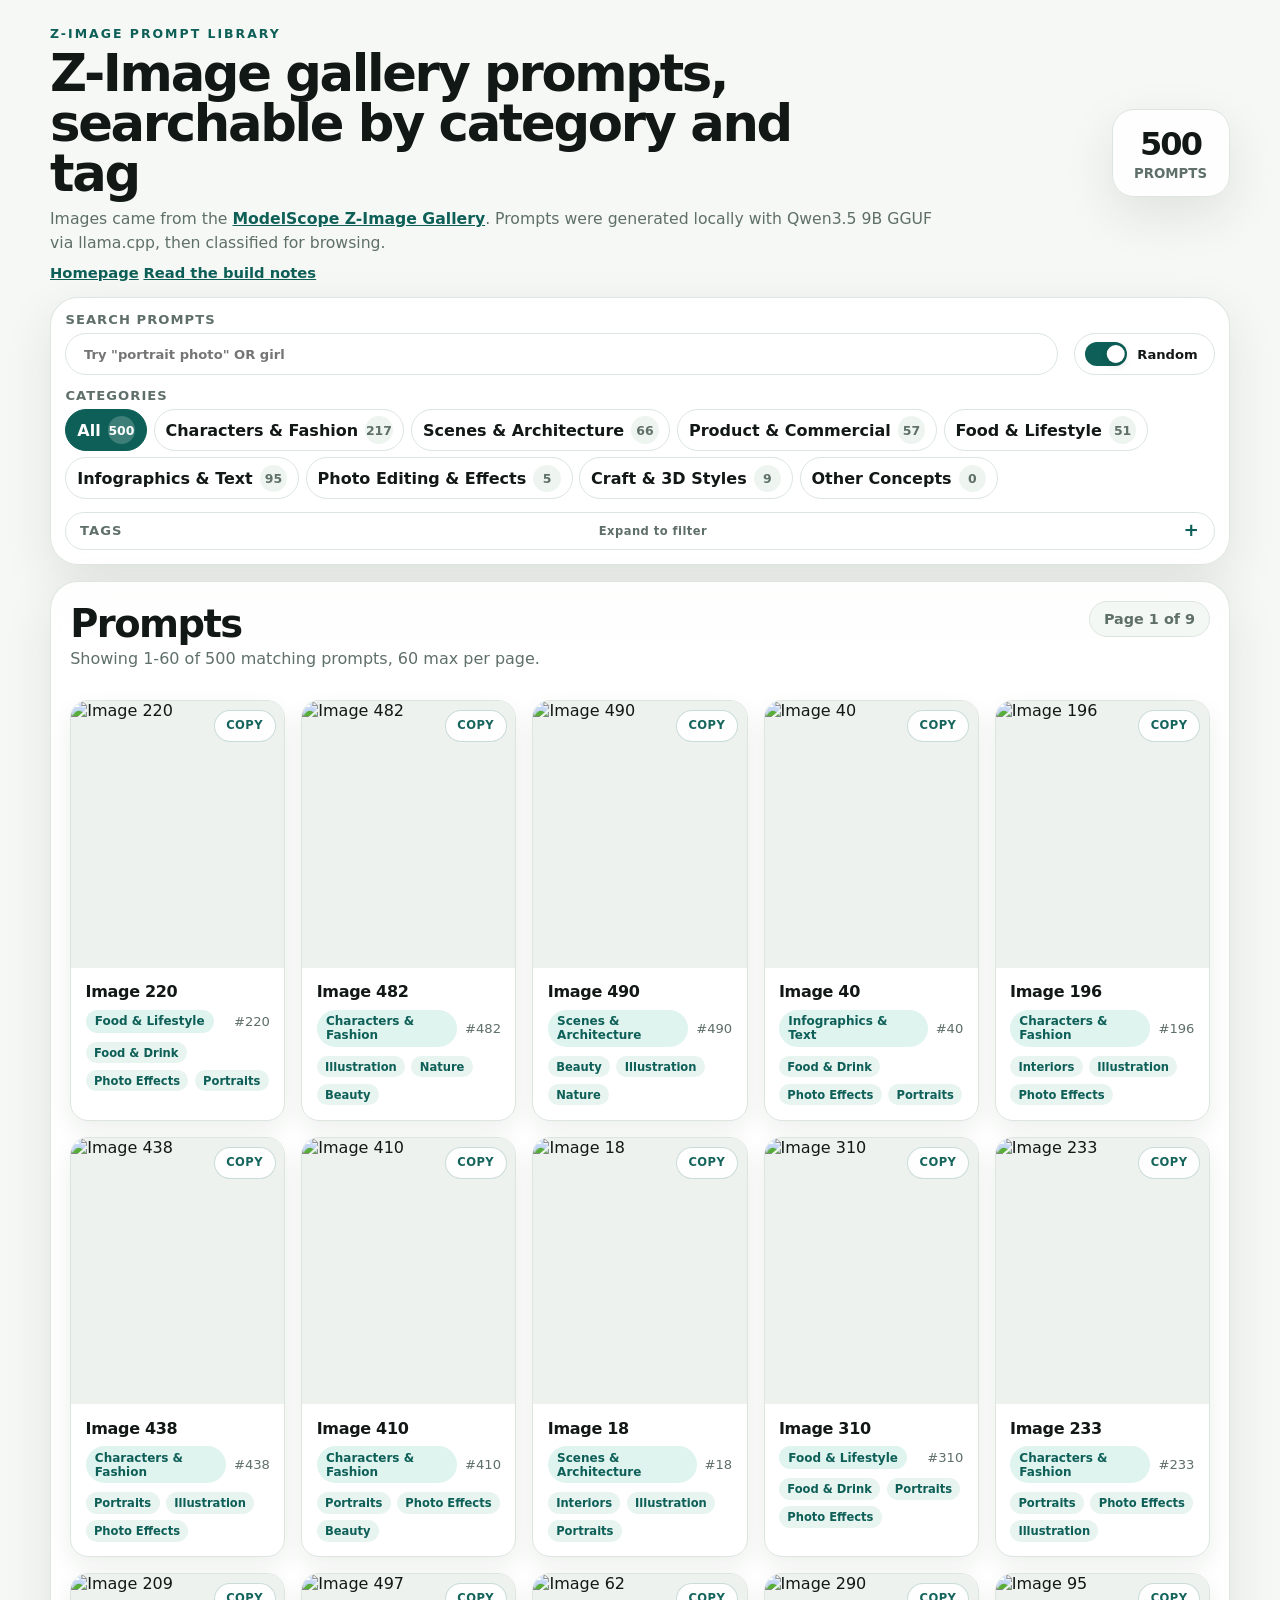
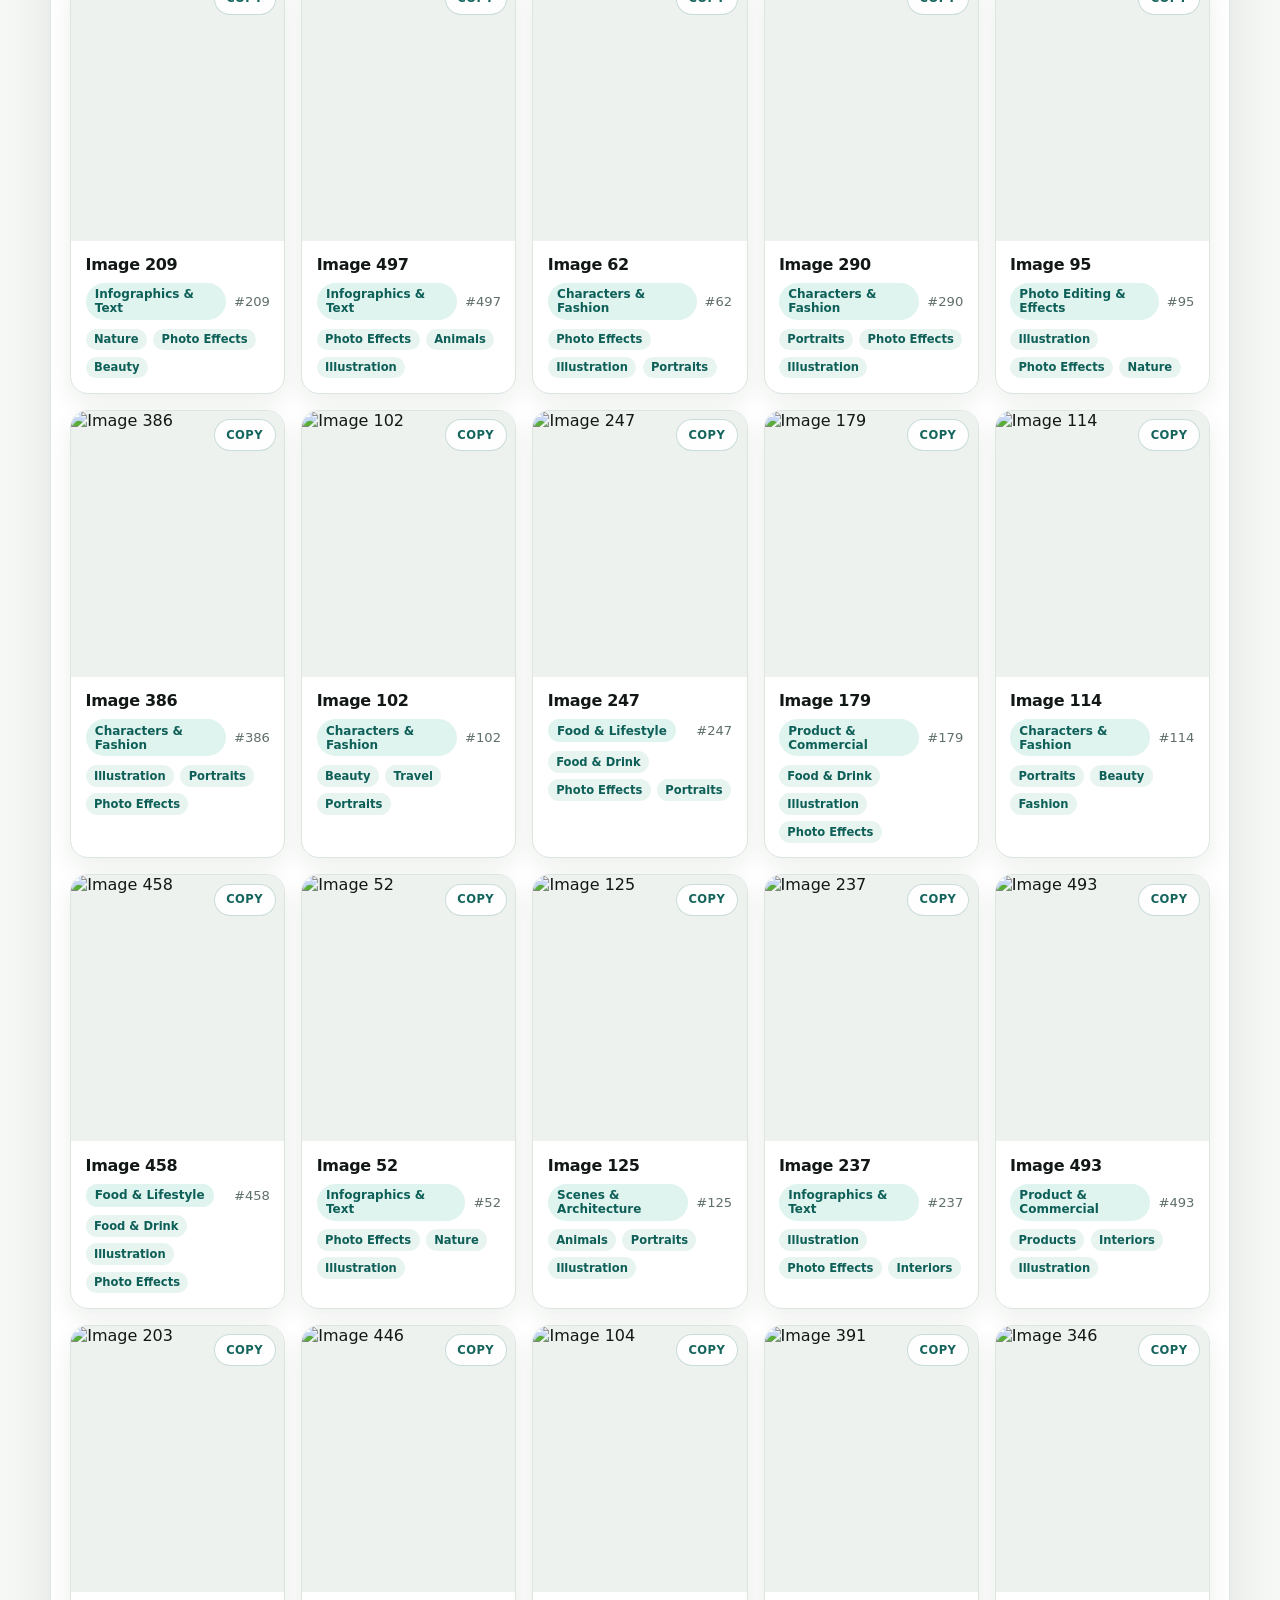
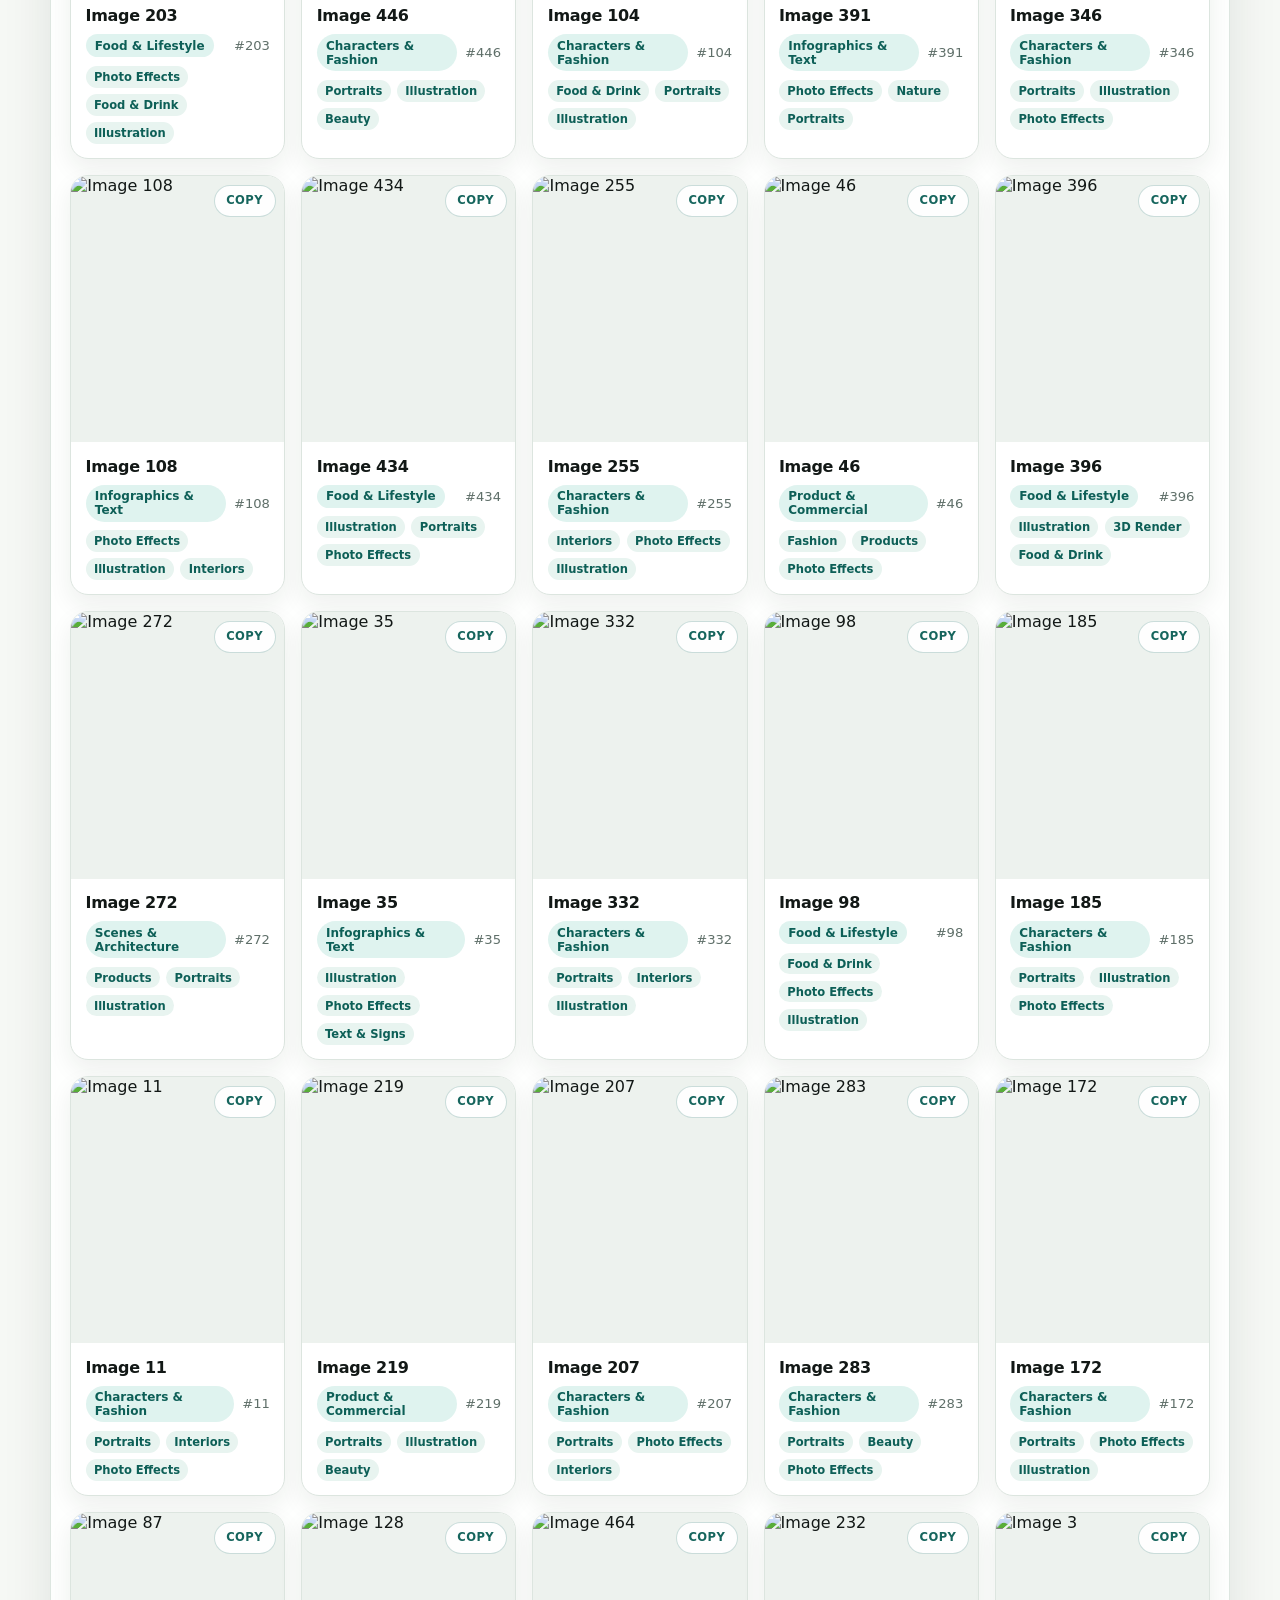
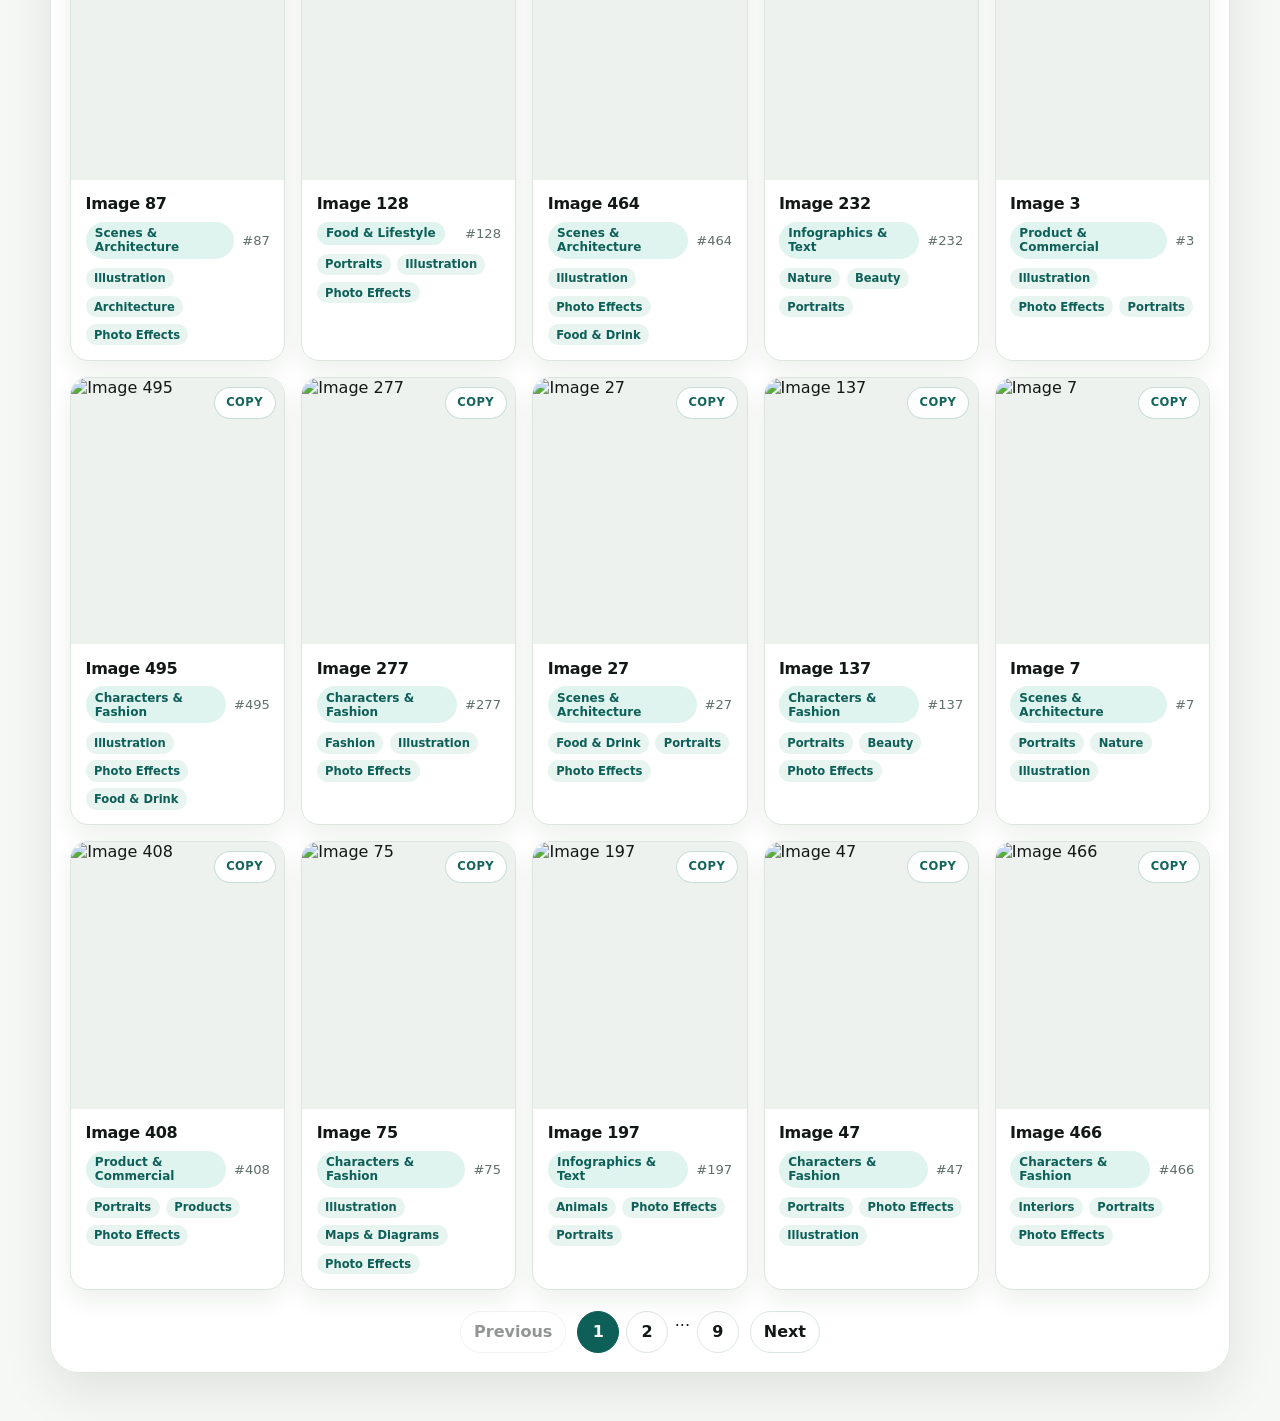
==== commit 37f86edc: "Add modal navigation and search operators" ====
--- a/z-image-turbo-prompts/index.html
+++ b/z-image-turbo-prompts/index.html
@@ -31,7 +31,7 @@
       <section class="controls" aria-label="Gallery controls">
         <label class="search-label" for="search-input">
           Search prompts
-          <input id="search-input" type="search" placeholder="Try portrait, jewelry, interior, travel...">
+          <input id="search-input" type="search" placeholder='Try "portrait photo" OR girl'>
         </label>
 
         <label class="sort-toggle">
@@ -80,6 +80,8 @@
       <div class="modal-backdrop" data-close-modal></div>
       <article class="modal-panel">
         <button class="modal-close" type="button" aria-label="Close prompt details" data-close-modal>&times;</button>
+        <button id="modal-prev" class="modal-nav modal-nav-prev" type="button" aria-label="Previous preview">&lsaquo;</button>
+        <button id="modal-next" class="modal-nav modal-nav-next" type="button" aria-label="Next preview">&rsaquo;</button>
         <div class="modal-image-wrap">
           <img id="modal-image" alt="">
         </div>
--- a/z-image-turbo-prompts/styles.css
+++ b/z-image-turbo-prompts/styles.css
@@ -624,6 +624,52 @@
   line-height: 1;
 }
 
+.modal-nav {
+  position: absolute;
+  z-index: 3;
+  top: 50%;
+  display: grid;
+  width: 46px;
+  height: 46px;
+  place-items: center;
+  border: 1px solid rgba(13, 95, 87, 0.22);
+  border-radius: 999px;
+  background: rgba(255, 255, 255, 0.92);
+  color: var(--accent-strong);
+  font-size: 2rem;
+  font-weight: 900;
+  line-height: 1;
+  transform: translateY(-50%);
+  transition:
+    background 160ms ease,
+    color 160ms ease,
+    opacity 160ms ease,
+    transform 160ms ease;
+}
+
+.modal-nav-prev {
+  left: 0.9rem;
+}
+
+.modal-nav-next {
+  right: calc(50% + 0.9rem);
+}
+
+.modal-nav:hover,
+.modal-nav:focus-visible {
+  background: var(--accent-strong);
+  color: #ffffff;
+  transform: translateY(-50%) scale(1.04);
+}
+
+.modal-nav[disabled] {
+  background: rgba(255, 255, 255, 0.72);
+  color: var(--muted);
+  cursor: not-allowed;
+  opacity: 0.35;
+  transform: translateY(-50%);
+}
+
 .modal-image-wrap {
   display: grid;
   min-height: 0;
@@ -805,6 +851,14 @@
     max-height: 42vh;
   }
 
+  .modal-nav {
+    top: 21vh;
+  }
+
+  .modal-nav-next {
+    right: 0.9rem;
+  }
+
   .modal-content {
     overflow: auto;
     padding: 1.2rem;
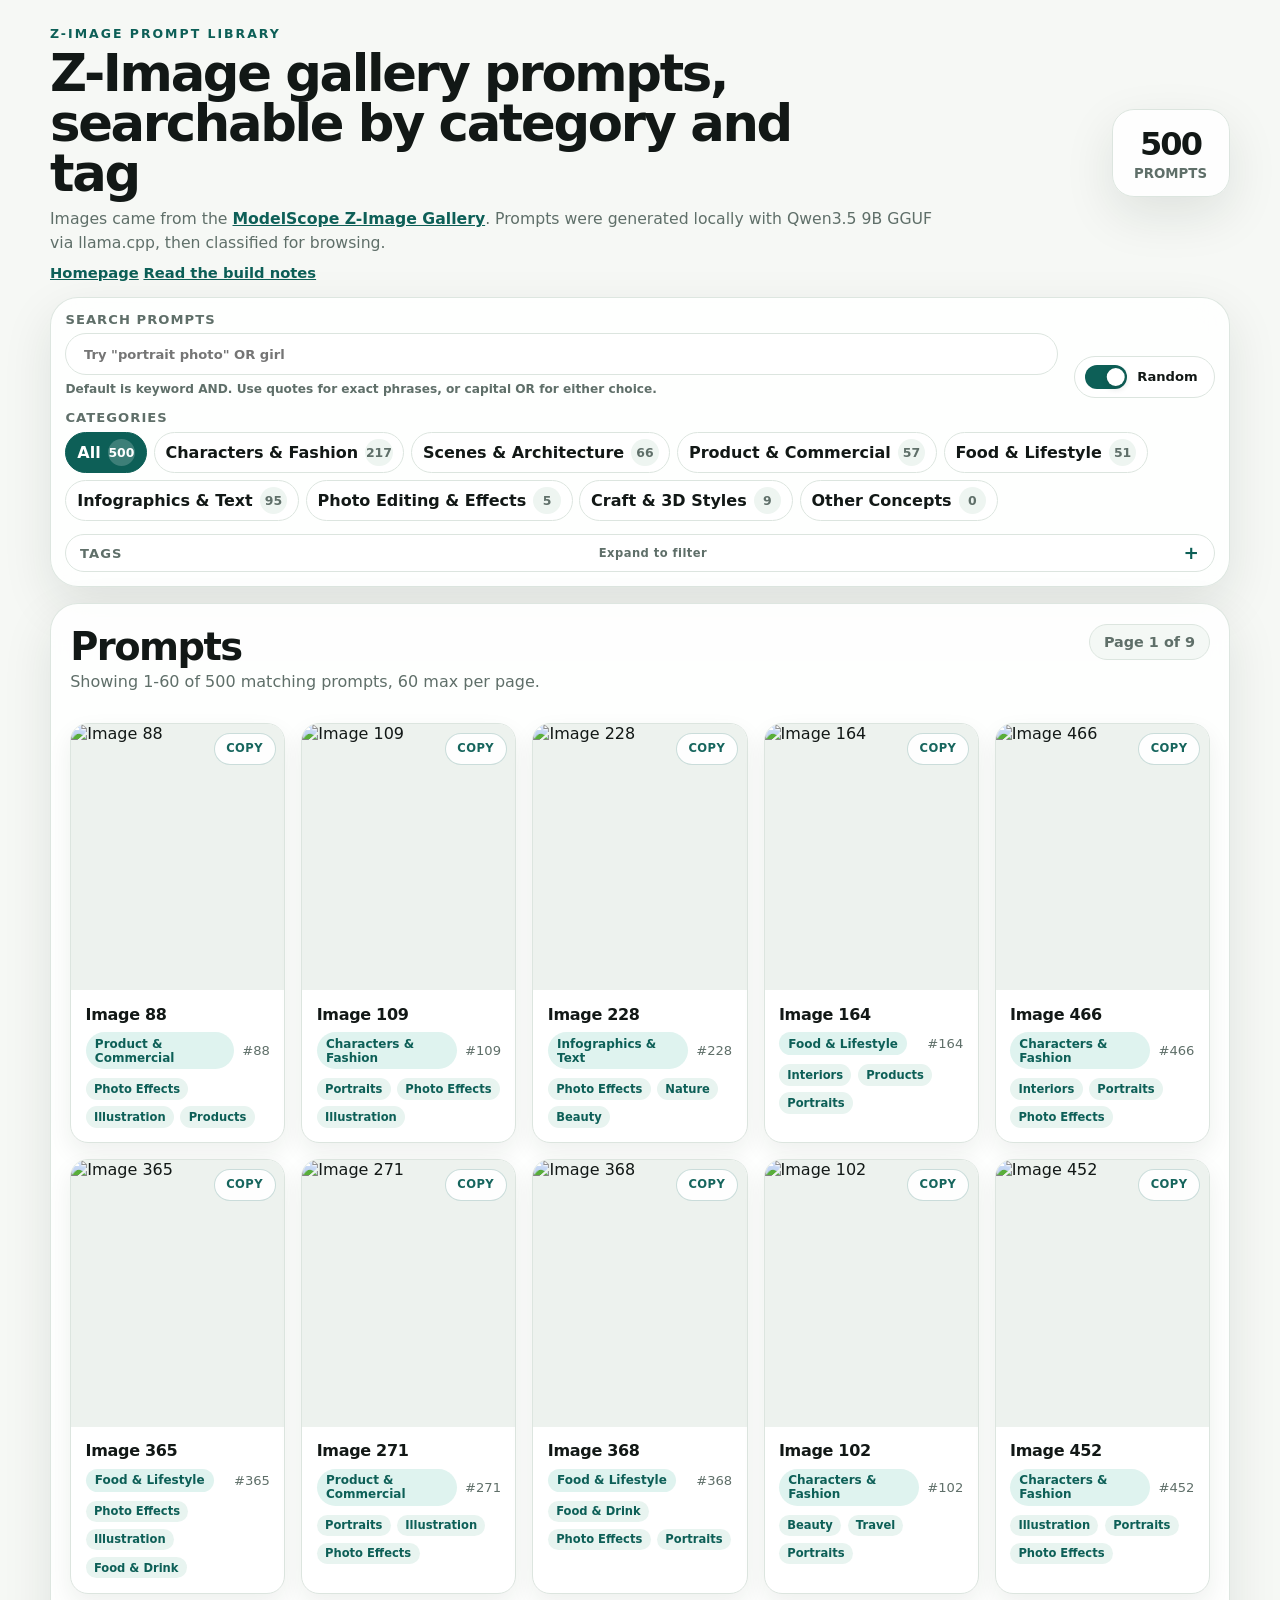
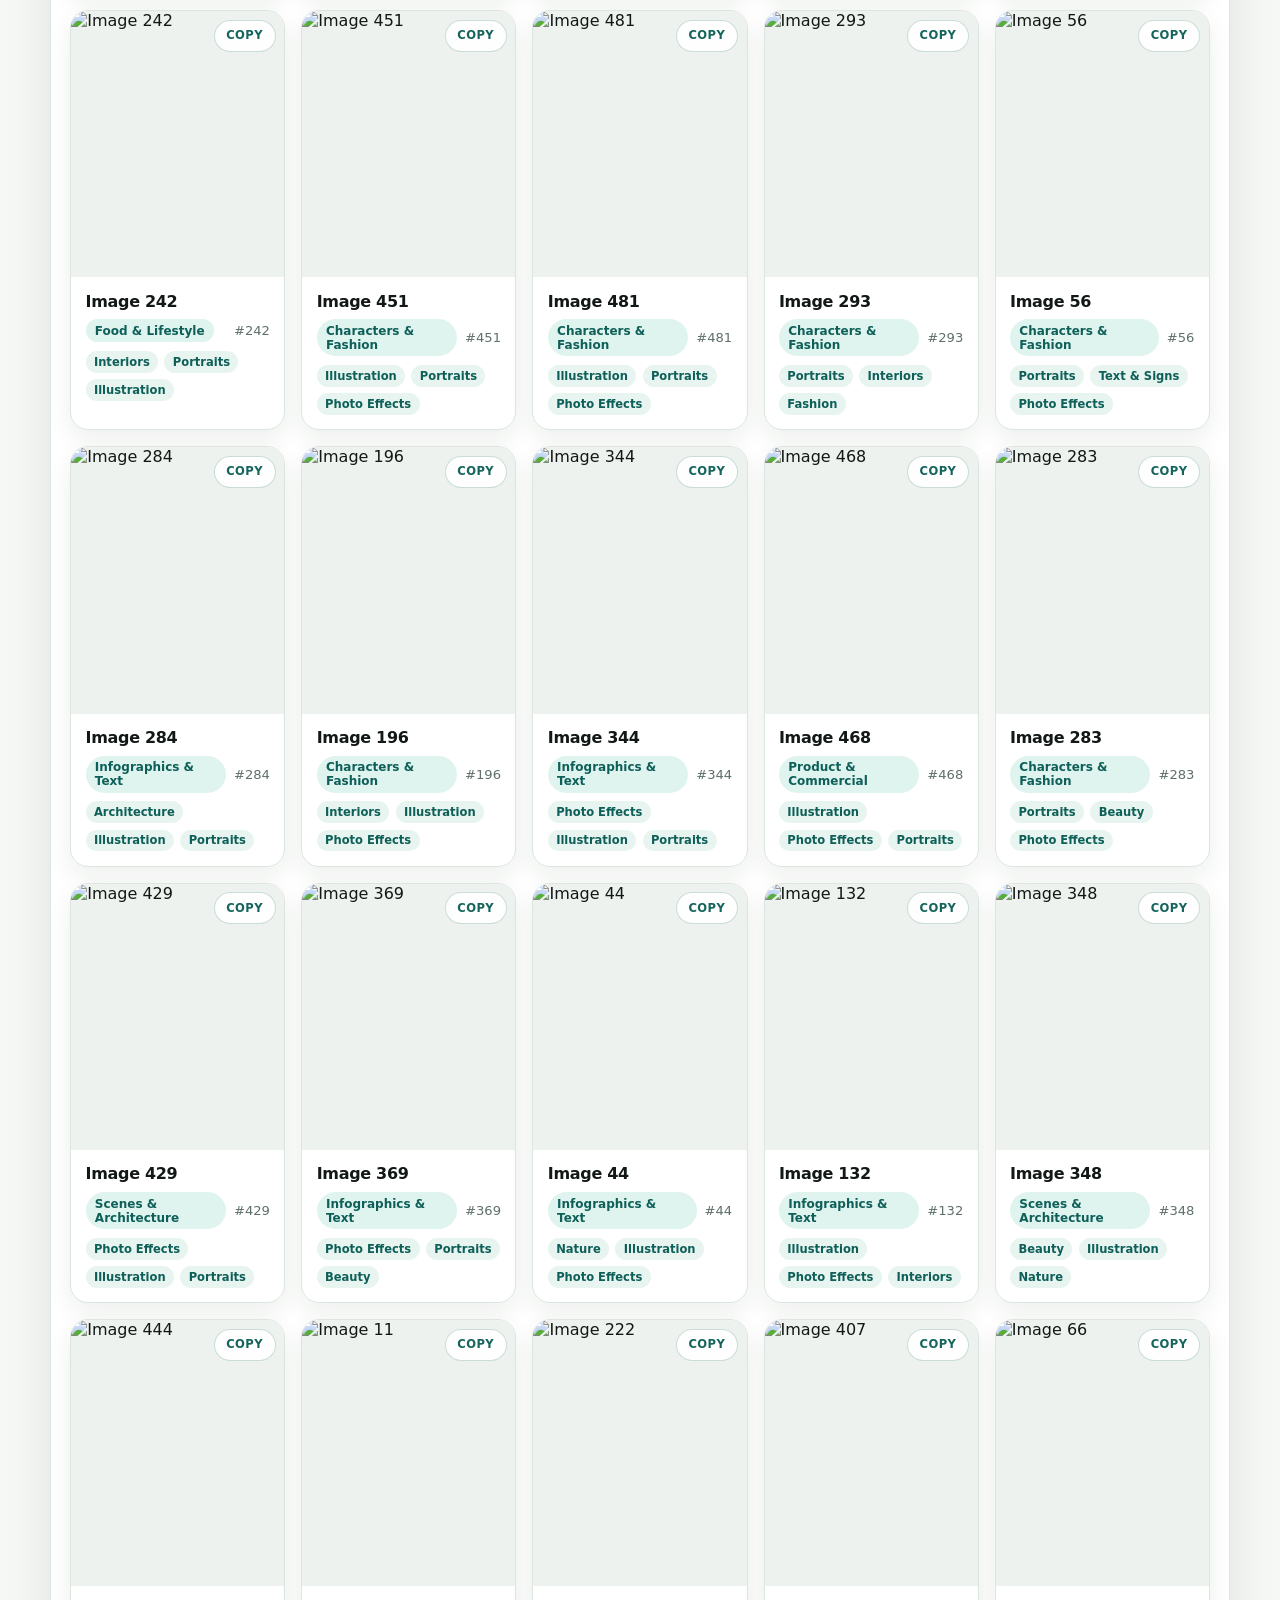
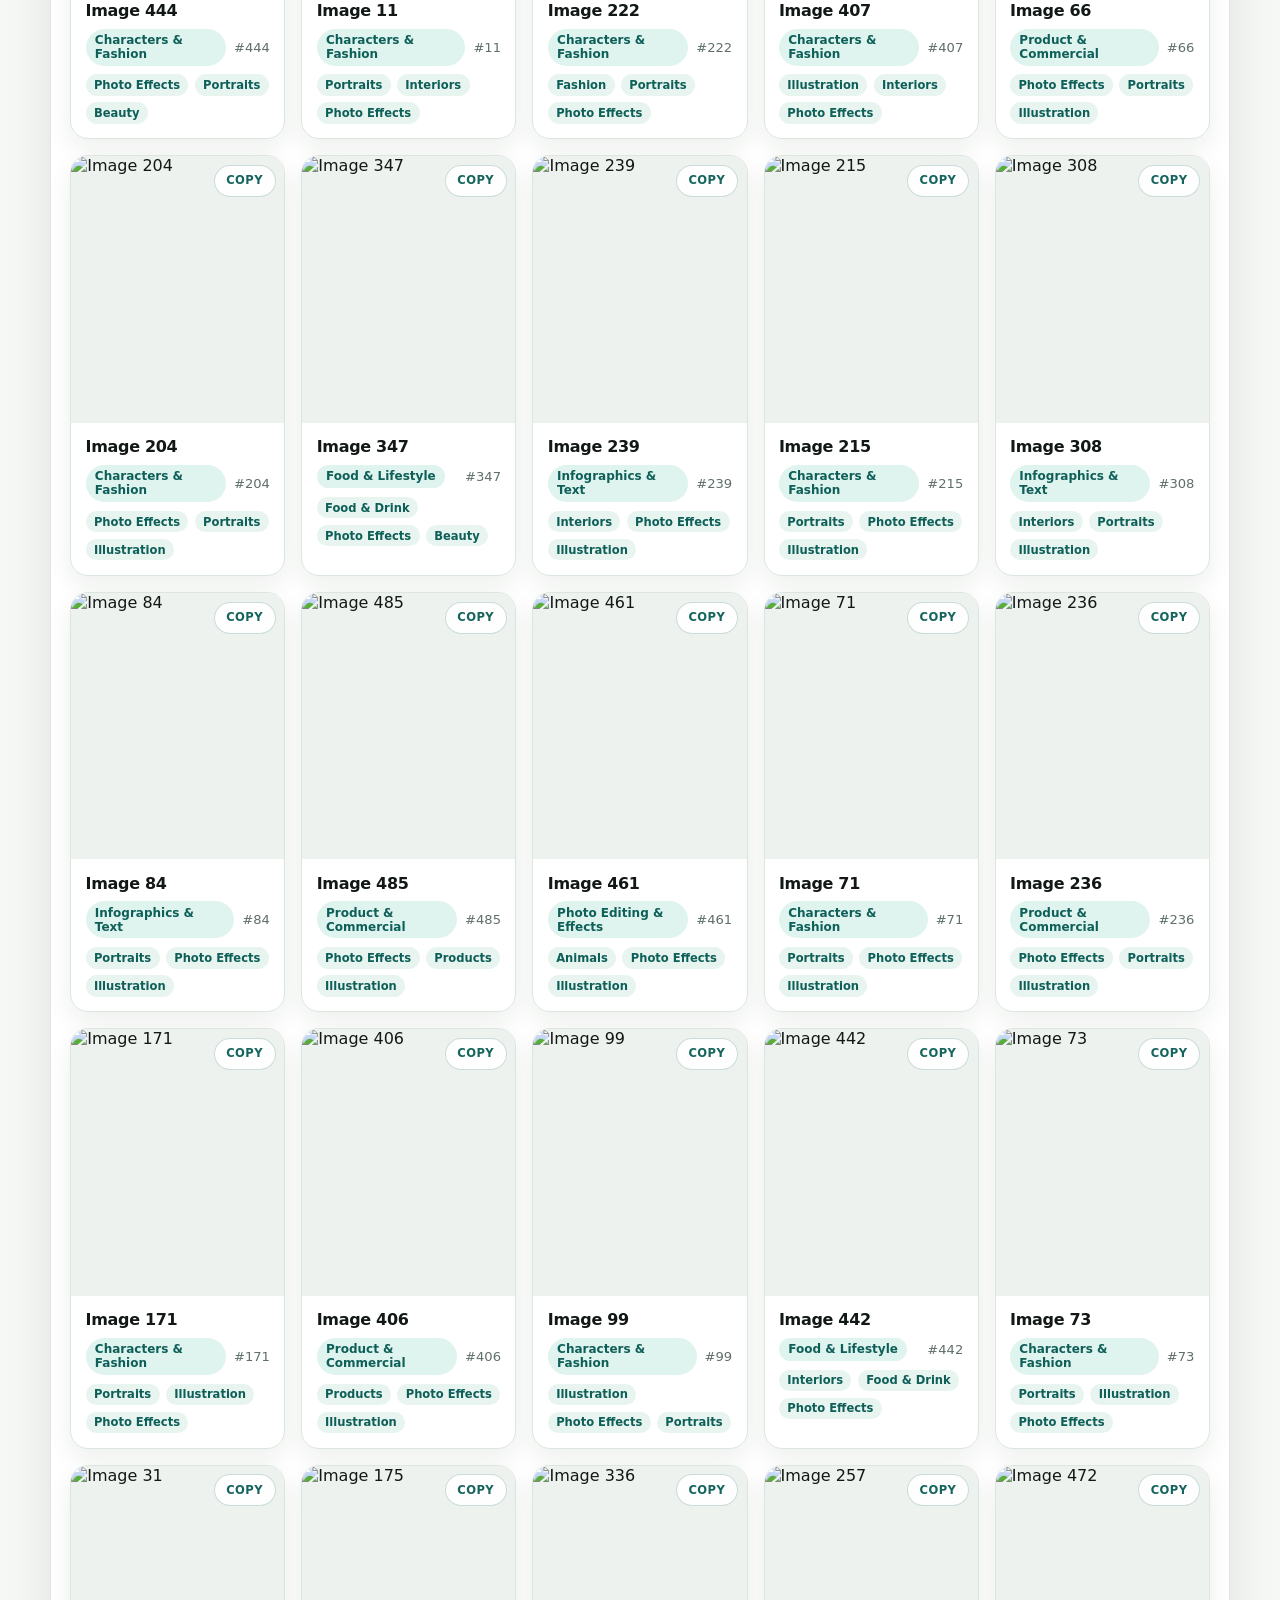
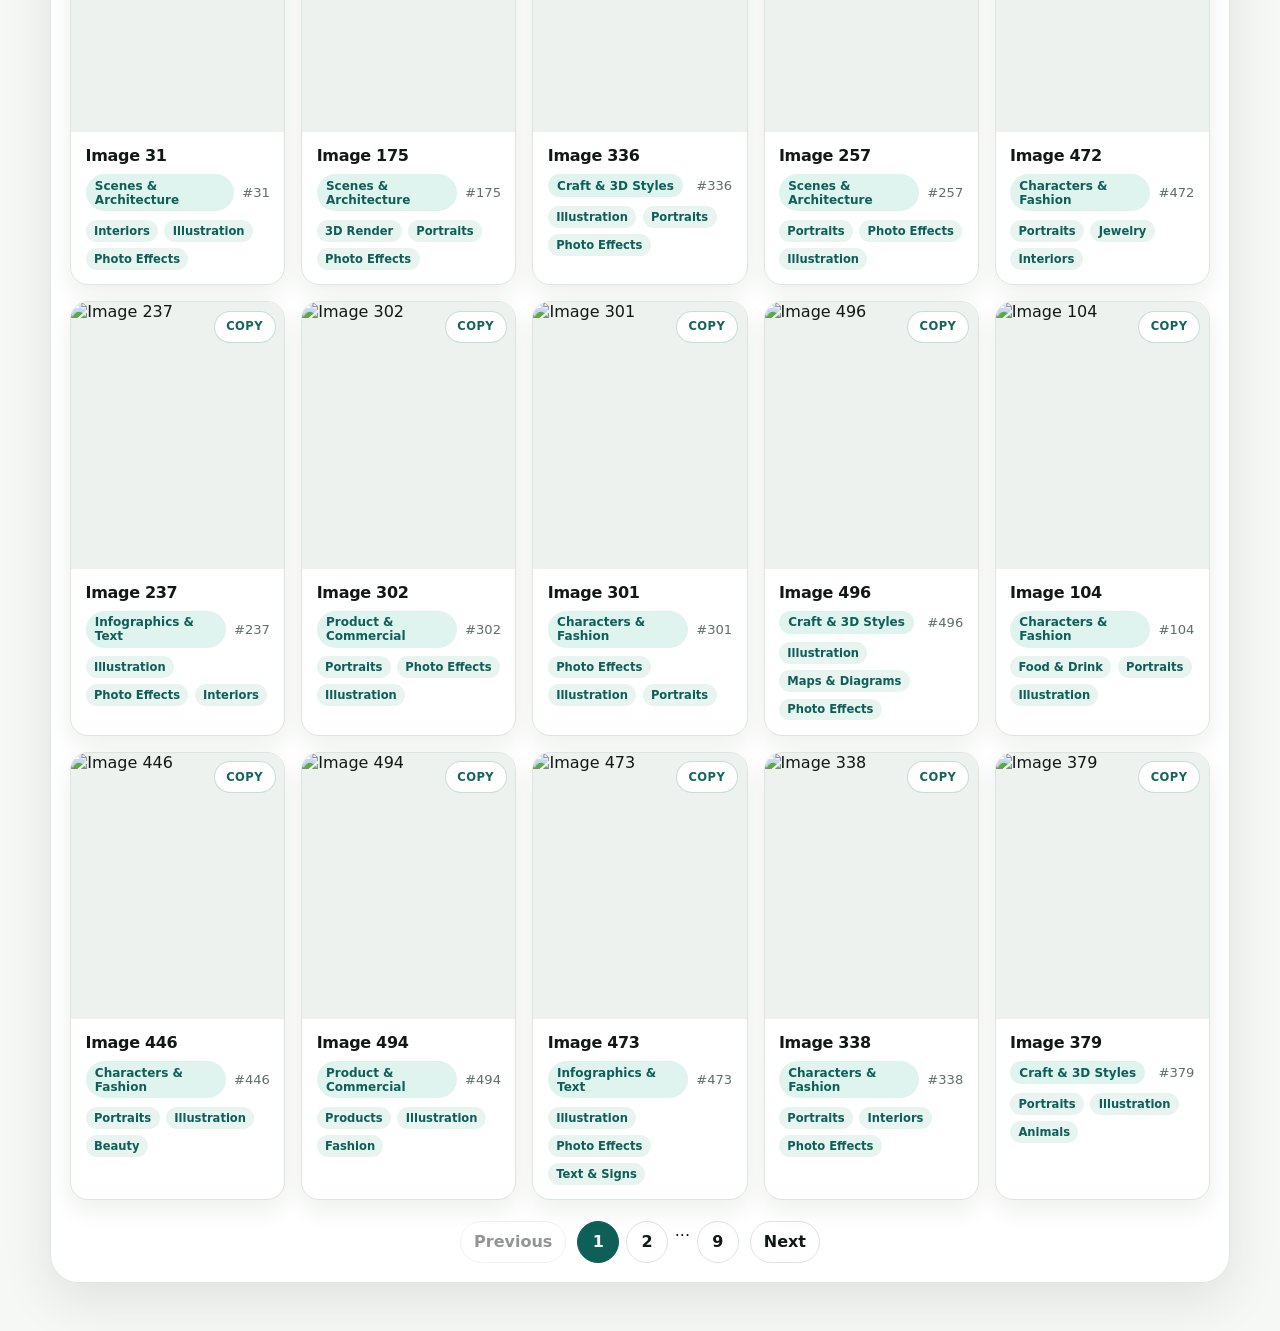
==== commit 7d74e4b5: "Add search operator helper text" ====
--- a/z-image-turbo-prompts/index.html
+++ b/z-image-turbo-prompts/index.html
@@ -32,6 +32,7 @@
         <label class="search-label" for="search-input">
           Search prompts
           <input id="search-input" type="search" placeholder='Try "portrait photo" OR girl'>
+          <span class="search-help">Default is keyword AND. Use quotes for exact phrases, or capital OR for either choice.</span>
         </label>
 
         <label class="sort-toggle">
--- a/z-image-turbo-prompts/styles.css
+++ b/z-image-turbo-prompts/styles.css
@@ -212,6 +212,15 @@
   gap: 0.38rem;
 }
 
+.search-help {
+  color: var(--muted);
+  font-size: 0.76rem;
+  font-weight: 650;
+  letter-spacing: 0;
+  line-height: 1.35;
+  text-transform: none;
+}
+
 #search-input {
   width: 100%;
   min-height: 42px;
